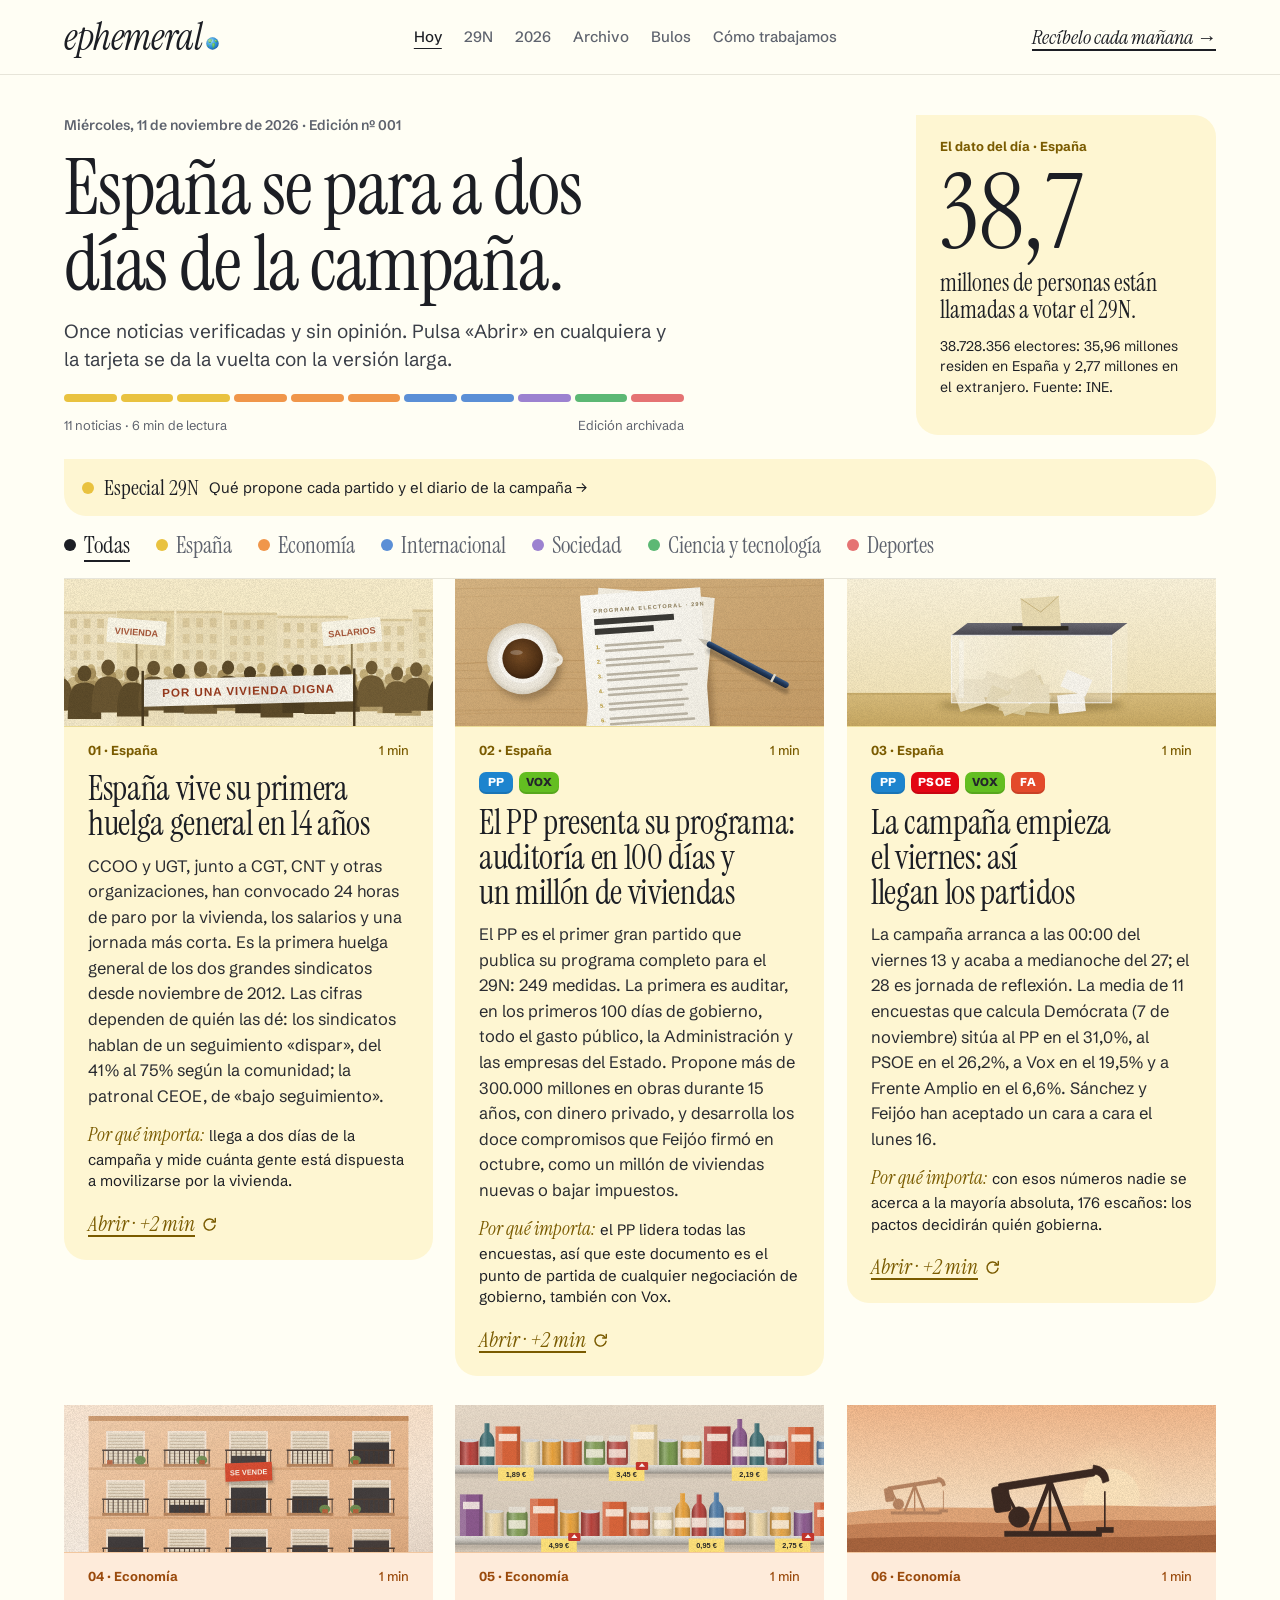
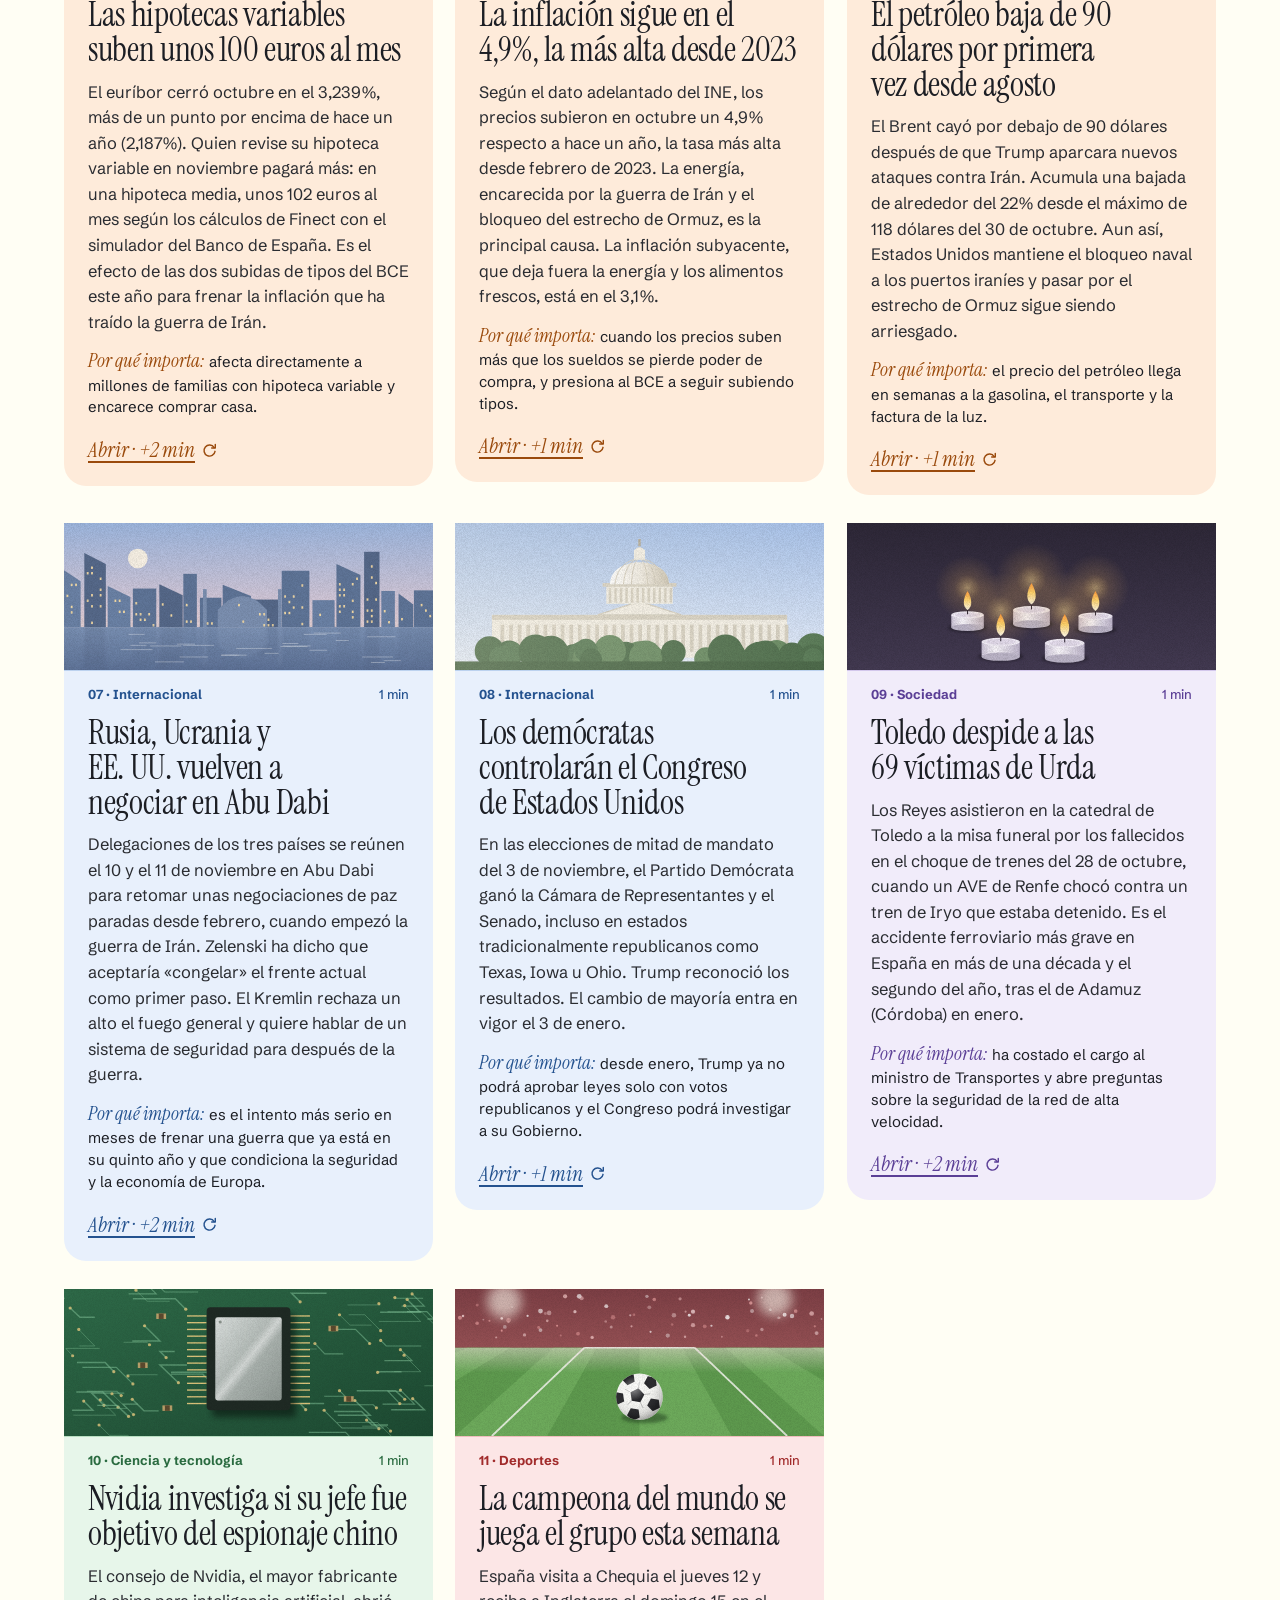
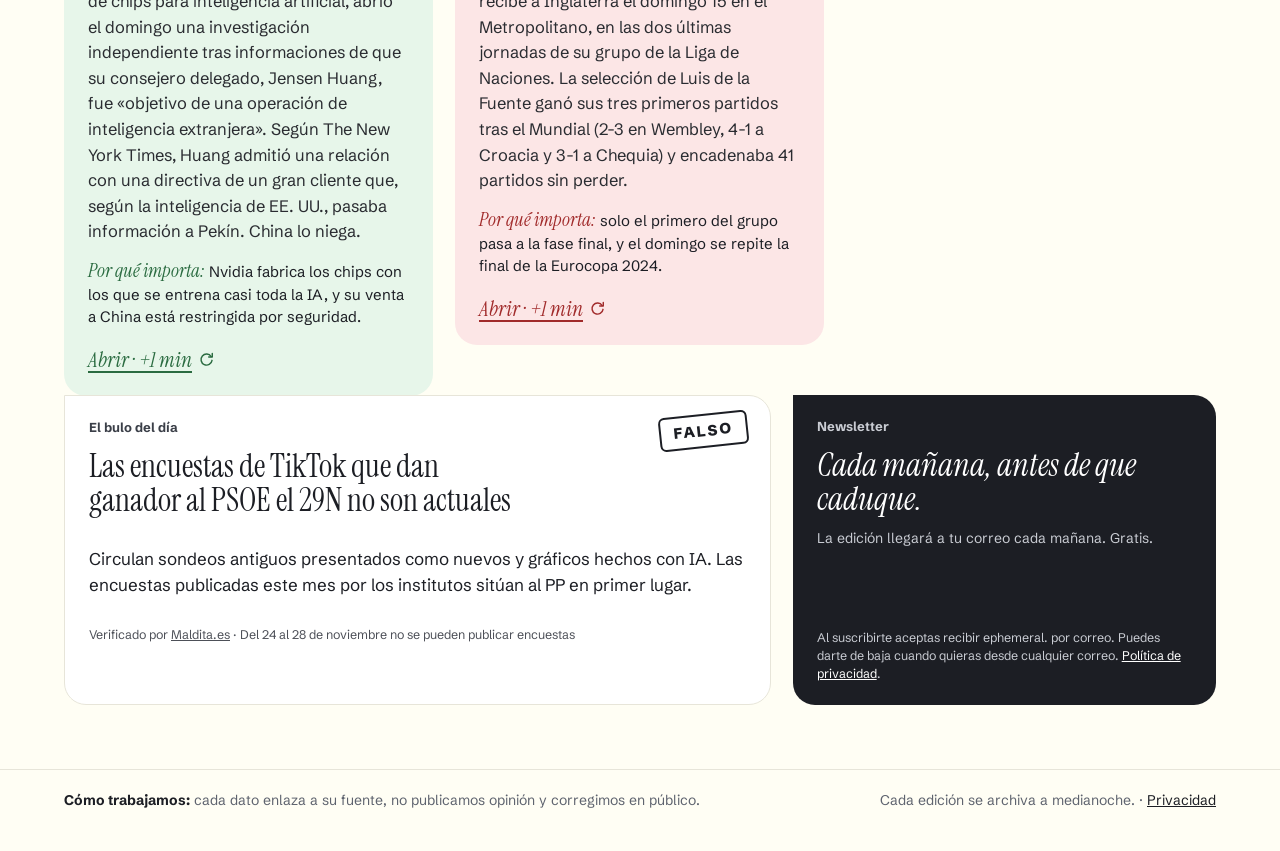
==== index.html @ 1849dcf1 "Add files via upload" ====
<!DOCTYPE html>
<html lang="es">
<head>
  <meta charset="utf-8">
  <meta name="viewport" content="width=device-width, initial-scale=1">
  <meta name="google-site-verification" content="tVEL7l6e8ouEql71fPIZVmKMhXquFZM8Ak9KwNeJBqA">
  <title>ephemeral. · El día, en cinco minutos</title>
  <meta name="description" content="Las noticias del día en cinco minutos: verificadas, sin opinión y explicadas. Para entender lo que pasa.">
  <meta property="og:title" content="ephemeral. · El día, en cinco minutos">
  <meta property="og:description" content="Las noticias del día en cinco minutos: verificadas, sin opinión y explicadas. Para entender lo que pasa.">
  <meta property="og:type" content="website">
  <!-- seo -->
  <link rel="canonical" href="https://ephemeral-5aj.pages.dev/">
  <meta property="og:url" content="https://ephemeral-5aj.pages.dev/">
  <meta property="og:site_name" content="ephemeral.">
  <meta property="og:locale" content="es_ES">
  <meta property="og:image" content="https://ephemeral-5aj.pages.dev/assets/compartir.png">
  <meta property="og:image:width" content="1200">
  <meta property="og:image:height" content="630">
  <meta name="twitter:card" content="summary_large_image">
  <meta name="robots" content="index, follow">
  <script type="application/ld+json">{"@context":"https://schema.org","@type":"NewsMediaOrganization","name":"ephemeral.","url":"https://ephemeral-5aj.pages.dev/","logo":"https://ephemeral-5aj.pages.dev/assets/favicon.svg","email":"ephemeralnoticias@gmail.com","description":"Las noticias del día en cinco minutos: verificadas, sin opinión y explicadas.","inLanguage":"es"}</script>
  <!-- /seo -->
  <meta name="theme-color" content="#FFFEF4">
  <link rel="icon" href="assets/favicon.svg" type="image/svg+xml">
  <link rel="preconnect" href="https://fonts.googleapis.com">
  <link rel="preconnect" href="https://fonts.gstatic.com" crossorigin>
  <link href="https://fonts.googleapis.com/css2?family=Instrument+Serif:ital@0;1&amp;family=Schibsted+Grotesk:wght@400;500;600;700;800&amp;display=swap" rel="stylesheet">
  <link rel="stylesheet" href="assets/style.css">
</head>
<body data-pagina="portada">
  <header class="cabecera">
    <div class="contenedor">
      <a class="logo" href="index.html" aria-label="ephemeral, ir a la portada"><span>ephemeral</span><svg viewBox="0 0 20 20" aria-hidden="true" focusable="false"><defs><radialGradient id="lmar" cx="35%" cy="30%" r="80%"><stop offset="0" stop-color="#8FD3F7"/><stop offset="0.55" stop-color="#3497DE"/><stop offset="1" stop-color="#1A5DA6"/></radialGradient><radialGradient id="ltie" cx="35%" cy="30%" r="80%"><stop offset="0" stop-color="#8ED37A"/><stop offset="1" stop-color="#3C9A48"/></radialGradient><clipPath id="lesf"><circle cx="10" cy="10" r="9.5"/></clipPath></defs><circle cx="10" cy="10" r="9.5" fill="url(#lmar)"/><g clip-path="url(#lesf)" fill="url(#ltie)"><path d="M4,3.5 C6,2.6 8.6,3 9.2,4.6 C9.8,6.2 8.2,7 7.6,8.4 C7,9.8 5.2,9.6 4.4,8.4 C3.4,7 2.8,5 4,3.5 Z"/><path d="M10.5,9.2 C12.4,8.8 14.2,9.8 14,11.8 C13.8,13.6 12.6,14.4 12.2,16.2 C11.8,17.6 10.4,17.4 10.2,16 C10,14.4 9.2,13.2 9.4,11.6 C9.6,10.4 9.8,9.4 10.5,9.2 Z"/><path d="M13.6,4.2 C15.4,3.8 17.2,5 17.4,6.6 C17.6,8 16,8.4 14.8,7.8 C13.6,7.2 12.6,5 13.6,4.2 Z"/><path d="M2.6,12.6 C3.6,12.2 4.6,13 4.4,14 C4.2,14.8 3.2,15 2.6,14.4 C2.2,13.9 2.1,13 2.6,12.6 Z"/></g><ellipse cx="7" cy="5.6" rx="4.2" ry="2.6" fill="#FFFFFF" opacity="0.25"/><circle cx="10" cy="10" r="9.3" fill="none" stroke="#0E3F75" stroke-opacity="0.35" stroke-width="0.6"/></svg></a>
      <nav class="menu" aria-label="Principal">
        <a href="index.html" aria-current="page">Hoy</a>
        <a href="29n.html">29N</a>
        <a href="resumen-2026.html">2026</a>
        <a href="archivo.html">Archivo</a>
        <a href="bulos.html">Bulos</a>
        <a href="como-trabajamos.html">Cómo trabajamos</a>
      </nav>
      <a class="enlace-serif" href="index.html#suscribir">Recíbelo cada mañana →</a>
    </div>
  </header>
  <main>
    <div class="contenedor">
      <div id="edicion" aria-live="polite"><p class="vacio">Cargando la edición de hoy…</p></div>
    </div>
  </main>
  <footer class="pie-web">
    <div class="contenedor">
      <span><b>Cómo trabajamos:</b> cada dato enlaza a su fuente, no publicamos opinión y corregimos en público.</span>
      <span>Cada edición se archiva a medianoche. · <a href="privacidad.html">Privacidad</a></span>
    </div>
  </footer>
  <script src="assets/app.js"></script>
</body>
</html>
---- assets/style.css ----
/* ephemeral. — hoja de estilos
   Fondo claro cálido, tinta casi negra y un pastel por sección.
   Instrument Serif es la voz (marca, titulares, botones); Schibsted Grotesk es para leer. */

:root {
  --fondo: #FFFEF4;
  --blanco: #FFFFFF;
  --tinta: #1C1E24;
  --texto: #2A2C31;
  --gris: #5E636E;
  --linea: #E7E5D9;
  --serif: "Instrument Serif", Georgia, "Times New Roman", serif;
  --sans: "Schibsted Grotesk", "Helvetica Neue", Arial, sans-serif;
  --radio: 0 22px 22px 22px;
}

* { box-sizing: border-box; }
html { -webkit-text-size-adjust: 100%; }
body {
  margin: 0;
  background: var(--fondo);
  color: var(--tinta);
  font-family: var(--sans);
  font-size: 17px;
  line-height: 1.5;
}
a { color: var(--tinta); }
a:hover { color: #24528F; }
:focus-visible { outline: 2px solid #24528F; outline-offset: 3px; border-radius: 4px; }
@media (prefers-reduced-motion: reduce) { * { transition: none !important; scroll-behavior: auto !important; } }

.contenedor { max-width: 1200px; margin: 0 auto; padding: 0 24px; }

/* Cabecera */
.cabecera { border-bottom: 1px solid var(--linea); }
.cabecera .contenedor {
  display: flex; flex-wrap: wrap; gap: 14px 24px;
  align-items: center; justify-content: space-between;
  padding-top: 18px; padding-bottom: 18px;
}
.logo { display: inline-flex; align-items: baseline; gap: 3px; text-decoration: none; }
.logo span { font-family: var(--serif); font-style: italic; font-size: 38px; line-height: 1; letter-spacing: -0.01em; color: var(--tinta); }
.logo svg { width: 13px; height: 13px; }
.menu { display: flex; flex-wrap: wrap; gap: 6px 22px; font-weight: 500; font-size: 15px; }
.menu a { text-decoration: none; color: var(--gris); }
.menu a[aria-current="page"] { color: var(--tinta); text-decoration: underline; text-underline-offset: 6px; }
.enlace-serif {
  font-family: var(--serif); font-style: italic; font-size: 20px;
  text-decoration: underline; text-underline-offset: 5px;
}

main { padding: 40px 0 64px; }
main > .contenedor { display: flex; flex-direction: column; gap: 36px; }

/* Portada */
.portada { display: flex; flex-wrap: wrap; gap: 28px; align-items: stretch; }
.portada-texto { flex: 999 1 540px; min-width: 0; display: flex; flex-direction: column; gap: 14px; }
.meta { font-size: 14px; font-weight: 600; color: var(--gris); }
h1.gran {
  margin: 0; font-family: var(--serif); font-weight: 400;
  font-size: clamp(48px, 7vw, 78px); line-height: 0.98; letter-spacing: -0.015em;
  text-wrap: balance;
}
.entradilla { margin: 0; font-size: 19px; color: #3B3F48; max-width: 620px; }
.barra { display: flex; gap: 4px; height: 8px; max-width: 620px; margin-top: 6px; }
.barra i { flex: 1; border-radius: 999px; }
.barra-pie { display: flex; justify-content: space-between; gap: 12px; flex-wrap: wrap; font-size: 13px; color: var(--gris); max-width: 620px; }

.caja { border-radius: var(--radio); padding: 22px 24px; display: flex; flex-direction: column; gap: 12px; }
.etiqueta { font-size: 13px; font-weight: 700; }
.dato { flex: 1 1 300px; }
.dato .cifra { font-family: var(--serif); font-size: clamp(76px, 9vw, 104px); line-height: 0.85; font-variant-numeric: tabular-nums; }
.dato .frase { font-family: var(--serif); font-size: 24px; line-height: 1.15; }
.dato .detalle { font-size: 14px; line-height: 1.45; }

/* Filtro de secciones */
.filtro { display: flex; flex-wrap: wrap; gap: 4px 26px; align-items: center; padding-bottom: 14px; border-bottom: 1px solid var(--linea); position: sticky; top: 0; z-index: 5; background: var(--fondo); padding-top: 10px; }
.filtro button {
  display: inline-flex; align-items: center; gap: 8px;
  font-family: var(--serif); font-size: 23px; color: var(--gris);
  background: none; border: 0; padding: 4px 0; cursor: pointer;
}
.filtro button[aria-pressed="true"] { color: var(--tinta); text-decoration: underline; text-underline-offset: 7px; text-decoration-thickness: 1.5px; }
.punto { display: inline-block; width: 12px; height: 12px; border-radius: 50%; flex: none; }

/* Noticias y tarjetas que se dan la vuelta */
.noticias { display: grid; grid-template-columns: repeat(auto-fill, minmax(min(100%, 340px), 1fr)); gap: 28px 22px; align-items: start; }
.tarjeta { border-radius: var(--radio); background: var(--fondo-s); color: var(--tinta); transform-origin: 50% 50%; will-change: transform; }
.tarjeta[hidden], .tarjeta [hidden] { display: none !important; }
.tarjeta.abierta { grid-column: 1 / -1; background: var(--reverso-s); box-shadow: inset 0 0 0 1.5px var(--linea-s); }
.cara, .reverso { padding: 20px 24px 22px; display: flex; flex-direction: column; gap: 12px; }
.cara { min-height: 100%; }
.cara .ilustracion { display: block; width: calc(100% + 48px); max-width: none; height: auto; aspect-ratio: 5 / 2; object-fit: cover; margin: -20px -24px 2px; border-radius: var(--radio) var(--radio) 0 0; border-bottom: 1.5px solid var(--linea-s); }
.tarjeta .cabeza { display: flex; justify-content: space-between; align-items: center; gap: 10px; font-size: 13px; font-weight: 700; color: var(--tinta-s); }
.tarjeta .cabeza > span:last-child { font-weight: 500; }
.tarjeta h2, .tarjeta h3 { margin: 0; font-family: var(--serif); font-weight: 400; font-size: 34px; line-height: 1.02; letter-spacing: -0.01em; text-wrap: balance; }
.tarjeta h3:focus { outline: none; }
.tarjeta p { margin: 0; color: var(--texto); }
.tarjeta .resumen { font-size: 16.5px; line-height: 1.55; }
.tarjeta .porque { font-size: 15px; line-height: 1.45; color: var(--tinta); }
.tarjeta .porque em, .tarjeta .ahora em { font-family: var(--serif); font-size: 19px; color: var(--tinta-s); }
.tarjeta .pie { margin-top: auto; padding-top: 6px; display: flex; justify-content: space-between; align-items: center; gap: 12px; flex-wrap: wrap; }
.boton-texto {
  display: inline-flex; align-items: center; gap: 6px;
  font-family: var(--serif); font-style: italic; font-size: 21px; color: var(--tinta-s, var(--tinta));
  background: none; border: 0; padding: 0; cursor: pointer;
  text-decoration: underline; text-underline-offset: 4px;
}
.icono-giro { width: 17px; height: 17px; flex: none; transition: transform .35s ease; }
.boton-texto:hover .icono-giro { transform: rotate(-200deg); }
.boton-volver {
  display: inline-flex; align-items: center; gap: 6px; font-family: var(--sans); font-size: 13px; font-weight: 700;
  color: var(--tinta-s); background: #FFFFFF; border: 1px solid var(--linea-s); border-radius: 999px; padding: 5px 12px 5px 9px; cursor: pointer;
}
.boton-volver .icono-giro { width: 14px; height: 14px; transform: scaleX(-1); }
.reverso { gap: 14px; }
.reverso h3 { font-size: clamp(30px, 3.6vw, 42px); max-width: 860px; }
.reverso .cuerpo { display: grid; grid-template-columns: repeat(auto-fit, minmax(min(100%, 300px), 1fr)); gap: 14px 30px; }
.reverso .cuerpo p { font-size: 16px; line-height: 1.6; }
.reverso .cuerpo strong { color: var(--tinta); }
.reverso .partes { display: block; columns: 2 340px; column-gap: 34px; }
.reverso .partes h4 { margin: 0 0 4px; font-family: var(--serif); font-weight: 400; font-size: 22px; color: var(--tinta-s); break-after: avoid; }
.reverso .partes p { margin-bottom: 16px; break-inside: avoid-column; }
.claves { border-top: 1px dashed var(--linea-s); padding-top: 12px; }
.claves .etiqueta { color: var(--tinta-s); }
.claves ul { margin: 6px 0 0; padding: 0; list-style: none; display: flex; flex-wrap: wrap; gap: 8px; }
.claves li { background: var(--fondo-s); border-radius: 999px; padding: 5px 12px; font-size: 14px; font-weight: 600; }
.ahora { font-size: 15.5px; }
.fuentes { font-size: 12.5px; color: #4D5058; }
.fuentes a { color: inherit; }
.aviso-29n { margin-top: 24px; display: flex; align-items: center; gap: 10px; flex-wrap: wrap; text-decoration: none; padding: 12px 18px; border-radius: var(--radio); background: #FEF6D2; font-size: 15px; }
.aviso-29n b { font-family: var(--serif); font-weight: 400; font-size: 22px; }
.aviso-29n:hover { color: #7A5B00; }

/* Bulo y newsletter */
.fila { display: flex; flex-wrap: wrap; gap: 28px 22px; }
.bulo { flex: 2 1 460px; position: relative; background: var(--blanco); border: 1px solid var(--linea); }
.bulo h2, .bulo h3 { margin: 0; font-family: var(--serif); font-weight: 400; font-size: 32px; line-height: 1.05; max-width: 560px; padding-right: 90px; text-wrap: balance; }
.sello {
  position: absolute; top: 18px; right: 22px; transform: rotate(-6deg);
  border: 2.5px solid var(--tinta); border-radius: 6px; padding: 4px 12px 3px;
  font-size: 15px; font-weight: 800; letter-spacing: 0.14em;
}
.suscripcion { flex: 1 1 300px; background: var(--tinta); color: var(--blanco); }
.suscripcion .titulo { font-family: var(--serif); font-style: italic; font-size: 32px; line-height: 1.05; }
.suscripcion .suave { font-size: 14px; color: #C9CCD3; }
.suscripcion label { font-size: 13px; font-weight: 600; color: #C9CCD3; }
.suscripcion input {
  font-family: var(--sans); font-size: 15px; padding: 11px 14px; border-radius: 10px;
  border: 1px solid #3B3F48; background: #2A2D35; color: var(--blanco);
}
.suscripcion button {
  font-family: var(--serif); font-style: italic; font-size: 22px; padding: 8px 12px;
  border-radius: 10px; border: 0; background: var(--blanco); color: var(--tinta); cursor: pointer;
}
.aviso { font-size: 14px; min-height: 1.4em; color: #E7E9EE; }

/* Páginas interiores */
.pagina-titulo { display: flex; flex-direction: column; gap: 10px; max-width: 760px; }
.lista-archivo { list-style: none; margin: 0; padding: 0; display: flex; flex-direction: column; }
.lista-archivo li { border-top: 1px solid var(--linea); }
.lista-archivo li:last-child { border-bottom: 1px solid var(--linea); }
.lista-archivo a { display: grid; grid-template-columns: 140px 1fr auto; gap: 18px; align-items: baseline; padding: 18px 4px; text-decoration: none; }
.lista-archivo .fecha { font-size: 14px; font-weight: 600; color: var(--gris); font-variant-numeric: tabular-nums; }
.lista-archivo .tit { font-family: var(--serif); font-size: 28px; line-height: 1.1; }
.lista-archivo .puntos { display: flex; gap: 5px; }
.texto-largo { max-width: 720px; display: flex; flex-direction: column; gap: 22px; }
.texto-largo h2 { margin: 0; font-family: var(--serif); font-weight: 400; font-size: 34px; line-height: 1.05; }
.texto-largo p { margin: 0; color: var(--texto); }
.vacio { color: var(--gris); }

/* 2026 y 29N */
.bloque-anual { display: flex; flex-direction: column; gap: 18px; scroll-margin-top: 80px; }
.bloque-anual[hidden] { display: none; }
.titulo-seccion { margin: 8px 0 0; display: flex; align-items: center; gap: 12px; font-family: var(--serif); font-weight: 400; font-size: 44px; line-height: 1; }
.titulo-seccion .punto { width: 16px; height: 16px; }
.anual h3 { font-size: 31px; }
.bloque { display: flex; flex-direction: column; gap: 16px; }
.titulo-bloque { margin: 0; font-family: var(--serif); font-weight: 400; font-size: clamp(36px, 4.4vw, 50px); line-height: 1; }
.cabeza-bloque { display: flex; flex-direction: column; gap: 8px; }
.suave { margin: 0; color: var(--gris); font-size: 15px; max-width: 760px; }
.calendario { list-style: none; margin: 0; padding: 0; display: grid; grid-template-columns: repeat(auto-fill, minmax(150px, 1fr)); gap: 10px; }
.calendario li { position: relative; display: flex; flex-direction: column; gap: 4px; padding: 14px 14px 16px; border-radius: 0 16px 16px 16px; background: #FFFFFF; border: 1px solid var(--linea); font-size: 14.5px; line-height: 1.35; }
.calendario .dia { font-family: var(--serif); font-size: 26px; line-height: 1; }
.calendario .pasado { opacity: 0.5; }
.calendario .proximo { background: #FEF6D2; border-color: #E9C23F; }
.calendario .chip { align-self: flex-start; margin-top: 4px; font-size: 11.5px; font-weight: 800; letter-spacing: .04em; text-transform: uppercase; color: #7A5B00; }
.porque-votamos { flex: 3 1 420px; }
.porque-votamos h2, .encuestas h2 { margin: 0; font-family: var(--serif); font-weight: 400; font-size: 32px; line-height: 1.05; }
.encuestas { flex: 2 1 340px; background: #FFFFFF; border: 1px solid var(--linea); }
.barras { list-style: none; margin: 0; padding: 0; display: flex; flex-direction: column; gap: 8px; }
.barras li { display: grid; grid-template-columns: 126px 1fr 52px; align-items: center; gap: 10px; font-size: 14.5px; }
.barras .nombre { font-weight: 600; }
.barras .pista { height: 12px; border-radius: 999px; background: #F1EFE4; overflow: hidden; }
.barras .pista span { display: block; height: 100%; border-radius: 999px; background: var(--partido, #3B3F48); }
.barras .valor { text-align: right; font-variant-numeric: tabular-nums; }
.modo { display: inline-flex; align-self: flex-start; padding: 4px; border-radius: 999px; background: #F1EFE4; }
.modo button { font-family: var(--sans); font-size: 15px; font-weight: 600; border: 0; background: none; padding: 8px 18px; border-radius: 999px; cursor: pointer; color: var(--gris); }
.modo button[aria-pressed="true"] { background: var(--tinta); color: #FFFFFF; }
.chips { display: flex; flex-wrap: wrap; gap: 8px; }
.chips button { font-family: var(--serif); font-size: 21px; padding: 6px 16px; border-radius: 999px; border: 1px solid var(--linea); background: #FFFFFF; cursor: pointer; color: var(--tinta); }
.chips button[aria-pressed="true"] { background: #FEF6D2; border-color: #E9C23F; }
/* Colores de partido (29N) */
.punto-partido { display: inline-block; width: 10px; height: 10px; border-radius: 50%; background: var(--partido, #3B3F48); margin-right: 8px; vertical-align: 0.12em; flex: none; }
.barras .nombre { display: inline-flex; align-items: center; }
.barras .nombre .punto-partido { width: 9px; height: 9px; margin-right: 7px; }
.chips.de-partidos button { display: inline-flex; align-items: center; }
.chips.de-partidos button[aria-pressed="true"] { background: color-mix(in srgb, var(--partido) 14%, #FFFFFF); border-color: var(--partido); box-shadow: inset 0 0 0 1px var(--partido); }
.propuestas .propuesta { border-top: 5px solid var(--partido, var(--linea)); }
.propuestas .propuesta.vacia { border-top-style: dashed; }
.propuesta .cabeza b { display: inline-flex; align-items: center; }
.ficha-partido h3 { display: flex; align-items: center; }
.ficha-partido h3 .punto-partido { width: 18px; height: 18px; margin-right: 12px; vertical-align: 0; }
.subtitulo { margin: 6px 0 0; font-family: var(--serif); font-weight: 400; font-size: 30px; }
.propuestas { display: grid; grid-template-columns: repeat(auto-fill, minmax(min(100%, 330px), 1fr)); gap: 14px; margin-top: 12px; }
.propuesta { display: flex; flex-direction: column; gap: 10px; padding: 18px 20px; border-radius: 0 18px 18px 18px; background: #FFFFFF; border: 1px solid var(--linea); }
.propuesta .cabeza { display: flex; justify-content: space-between; align-items: baseline; gap: 10px; }
.propuesta .cabeza b { font-family: var(--serif); font-weight: 400; font-size: 26px; line-height: 1; }
.propuesta .cabeza span { font-size: 13px; color: var(--gris); font-weight: 600; text-align: right; }
.propuesta p { margin: 0; font-size: 15.5px; line-height: 1.55; }
.propuesta.vacia { background: transparent; border-style: dashed; }
.propuesta.vacia p { color: var(--gris); }
.ficha-partido { margin-top: 6px; display: flex; flex-direction: column; gap: 6px; }
.ficha-partido h3 { margin: 0; font-family: var(--serif); font-weight: 400; font-size: 40px; line-height: 1; }
.ficha-partido p { margin: 0; }
.diario { list-style: none; margin: 0; padding: 0; display: flex; flex-direction: column; }
.diario li { display: grid; grid-template-columns: 90px 1fr; gap: 18px; padding: 16px 0; border-top: 1px solid var(--linea); }
.diario time { font-family: var(--serif); font-size: 24px; line-height: 1.1; color: #7A5B00; }
.diario h3 { margin: 0 0 4px; font-family: var(--serif); font-weight: 400; font-size: 26px; line-height: 1.1; }
.diario p { margin: 0 0 6px; color: var(--texto); }

/* Pie */
.pie-web { border-top: 1px solid var(--linea); }
.pie-web .contenedor { padding-top: 20px; padding-bottom: 40px; display: flex; flex-wrap: wrap; gap: 12px 32px; justify-content: space-between; font-size: 14px; color: var(--gris); }
.pie-web b { color: var(--tinta); }

@media (max-width: 640px) {
  body { font-size: 16px; }
  .logo span { font-size: 32px; }
  .tarjeta h2, .tarjeta h3 { font-size: 29px; }
  .cara, .reverso { padding: 18px 18px 20px; }
  .cara .ilustracion { width: calc(100% + 36px); margin: -18px -18px 2px; }
  .titulo-seccion { font-size: 36px; }
  .barras li { grid-template-columns: 96px 1fr 46px; }
  .diario li { grid-template-columns: 1fr; gap: 4px; }
  .menu { gap: 6px 16px; font-size: 14.5px; }
  .filtro { flex-wrap: nowrap; overflow-x: auto; gap: 18px; }
  .filtro button { font-size: 20px; flex: none; }
  .lista-archivo a { grid-template-columns: 1fr; gap: 6px; }
  .bulo h2, .bulo h3 { padding-right: 0; padding-top: 34px; }
}

/* Chapas de partido */
.chapa { display: inline-flex; align-items: center; justify-content: center; height: 26px; min-width: 38px; padding: 0 9px; border-radius: 7px; font-family: var(--sans); font-size: 13px; font-weight: 800; letter-spacing: 0.04em; line-height: 1; white-space: nowrap; flex: none; box-shadow: inset 0 -2px 0 rgba(0,0,0,.12); }
.barras .nombre .chapa { height: 22px; min-width: 34px; padding: 0 7px; font-size: 11.5px; }
.propuesta .cabeza b.con-chapa { display: inline-flex; align-items: center; gap: 10px; }
.propuesta .cabeza .nombre-largo { font-family: var(--serif); font-size: 24px; font-weight: 400; color: var(--tinta); text-align: left; line-height: 1; }
.ficha-partido h3 { gap: 14px; }
.ficha-partido h3 .chapa { height: 34px; padding: 0 12px; font-size: 16px; border-radius: 9px; }
.visualmente-oculto { position: absolute; width: 1px; height: 1px; padding: 0; margin: -1px; overflow: hidden; clip: rect(0 0 0 0); white-space: nowrap; border: 0; }
.chapas-partidos { display: flex; flex-wrap: wrap; gap: 6px; }
.chapas-partidos .chapa { height: 22px; min-width: 34px; padding: 0 7px; font-size: 11.5px; }
.diario .chapas-partidos { margin-bottom: 8px; }
/* Programas por puntos */
.propuesta .intro { font-size: 15px; color: var(--gris); }
.propuesta .puntos { list-style: none; margin: 0; padding: 0; display: flex; flex-direction: column; gap: 7px; }
.propuesta .puntos li { position: relative; padding-left: 18px; font-size: 15.5px; line-height: 1.5; }
.propuesta .puntos li::before { content: "–"; position: absolute; left: 0; top: 0; color: var(--partido, var(--gris)); font-weight: 800; }
.propuesta .tipo-fuente { align-self: flex-start; font-size: 11.5px; font-weight: 700; letter-spacing: .03em; text-transform: uppercase; padding: 3px 8px; border-radius: 6px; background: #F1EFE6; color: #4A4D55; }
.propuesta .tipo-programa, .propuesta .tipo-web { background: #E7F3EA; color: #24613A; }
.propuesta .tipo-gobierno { background: #EAF0FA; color: #2C4F86; }
.propuesta .tipo-declaraciones { background: #FBF1DE; color: #7A5413; }
.suscripcion .form-beehiiv { min-height: 56px; }
.suscripcion .form-beehiiv iframe { max-width: 100%; }
.suscripcion .legal { font-size: 12.5px; line-height: 1.45; color: #C9CCD3; }
.suscripcion .legal a { color: #FFFFFF; }
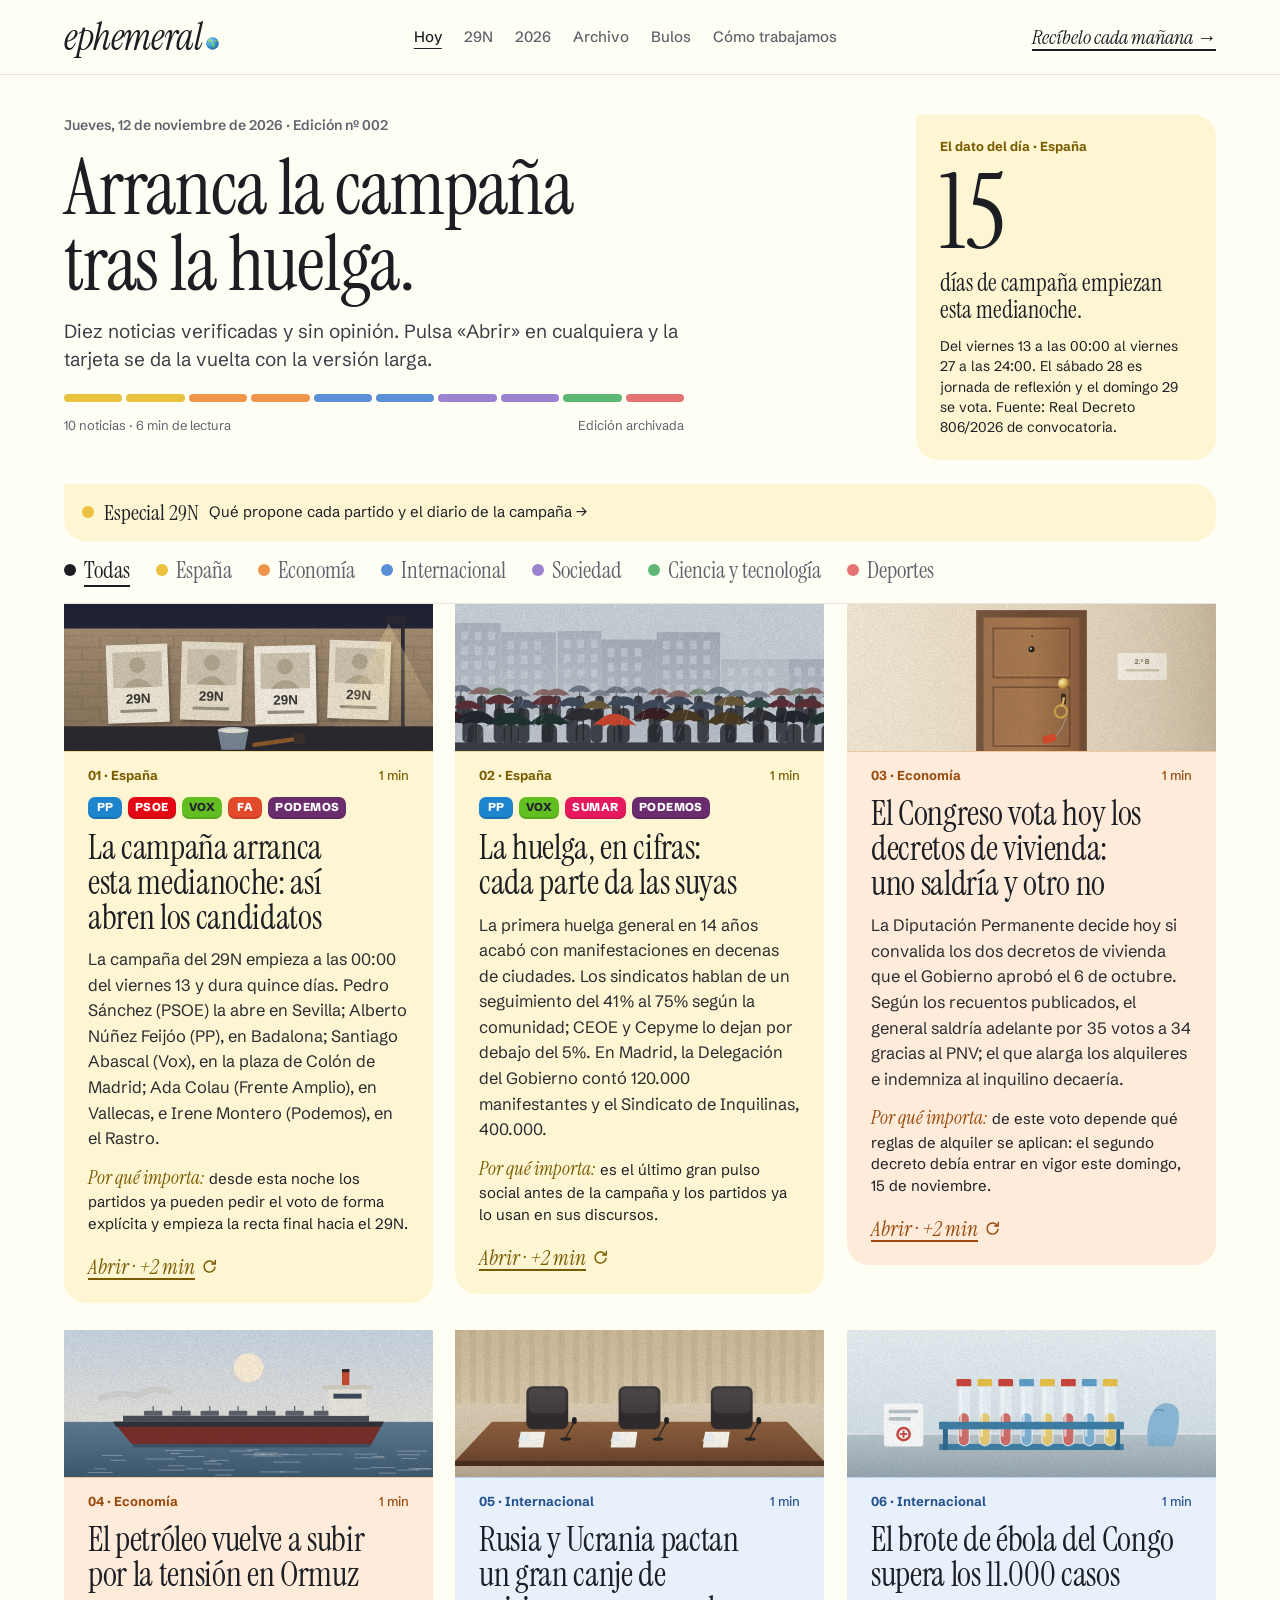
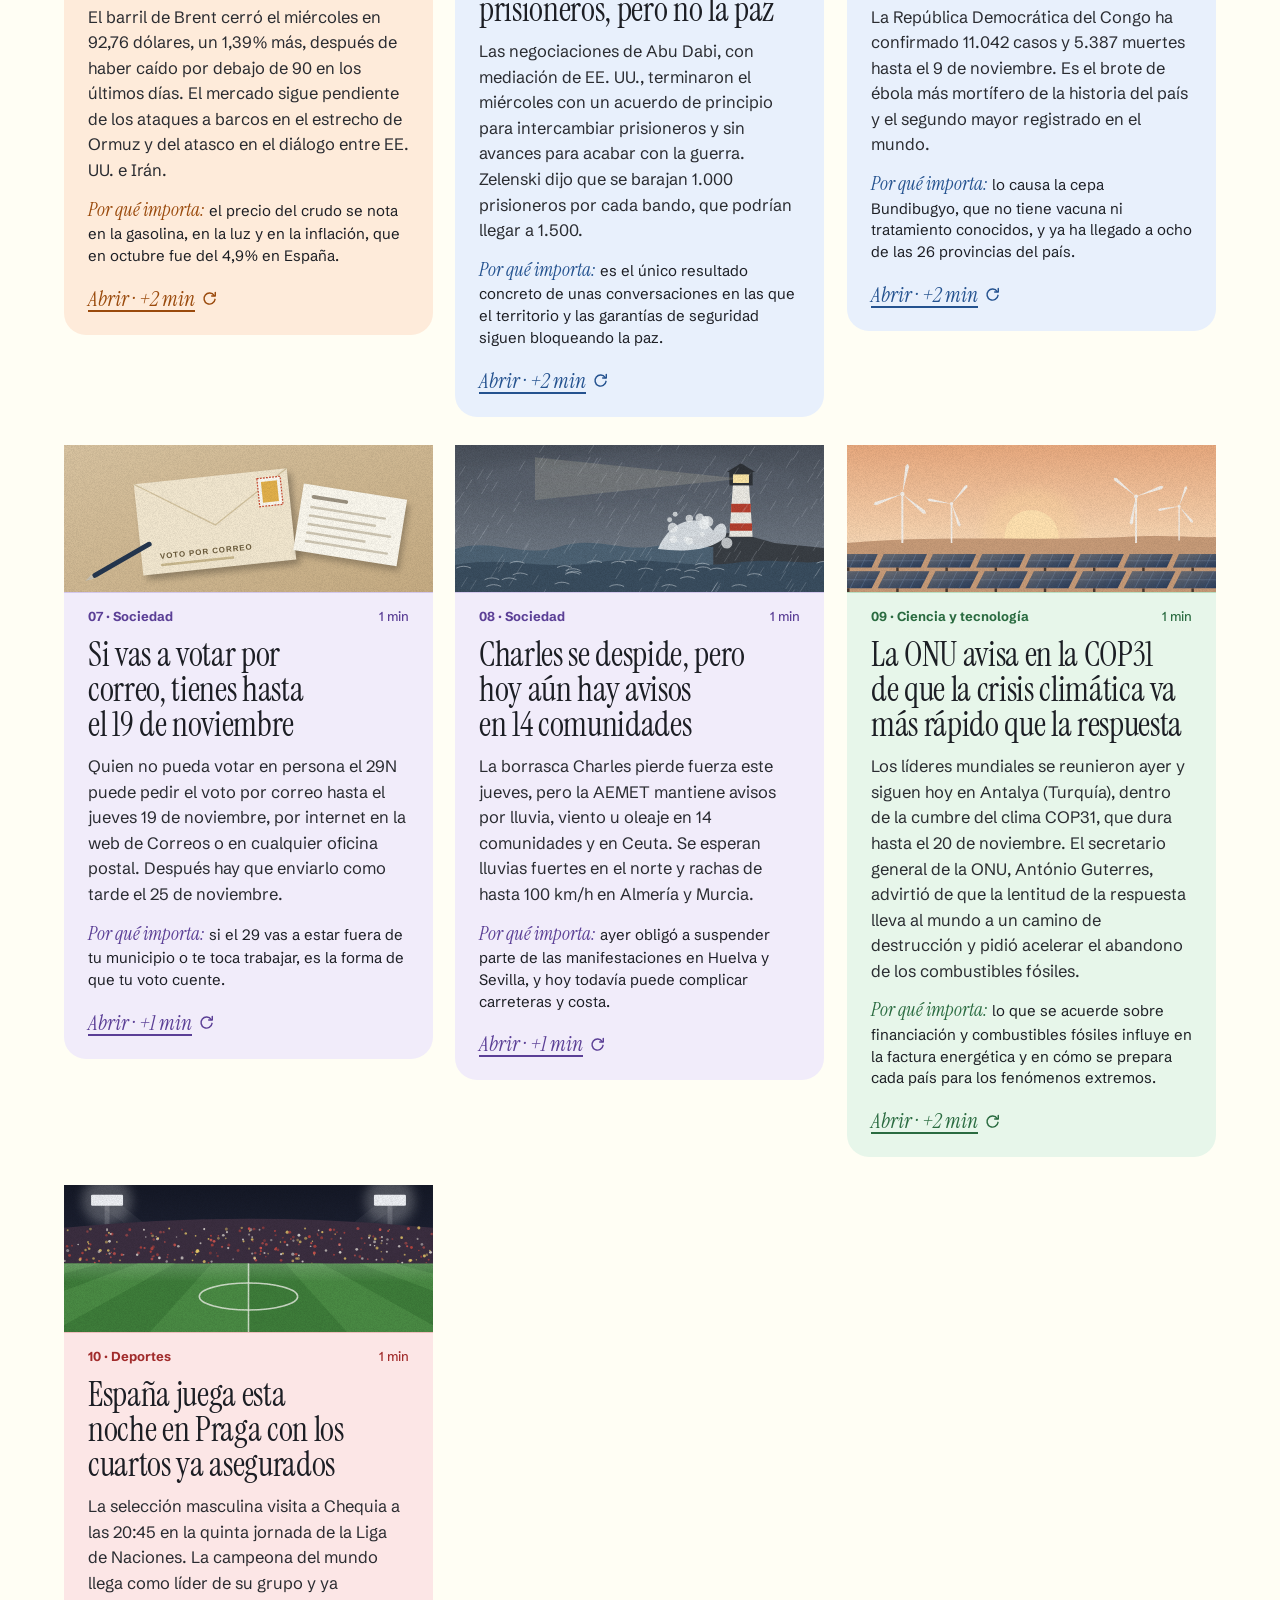
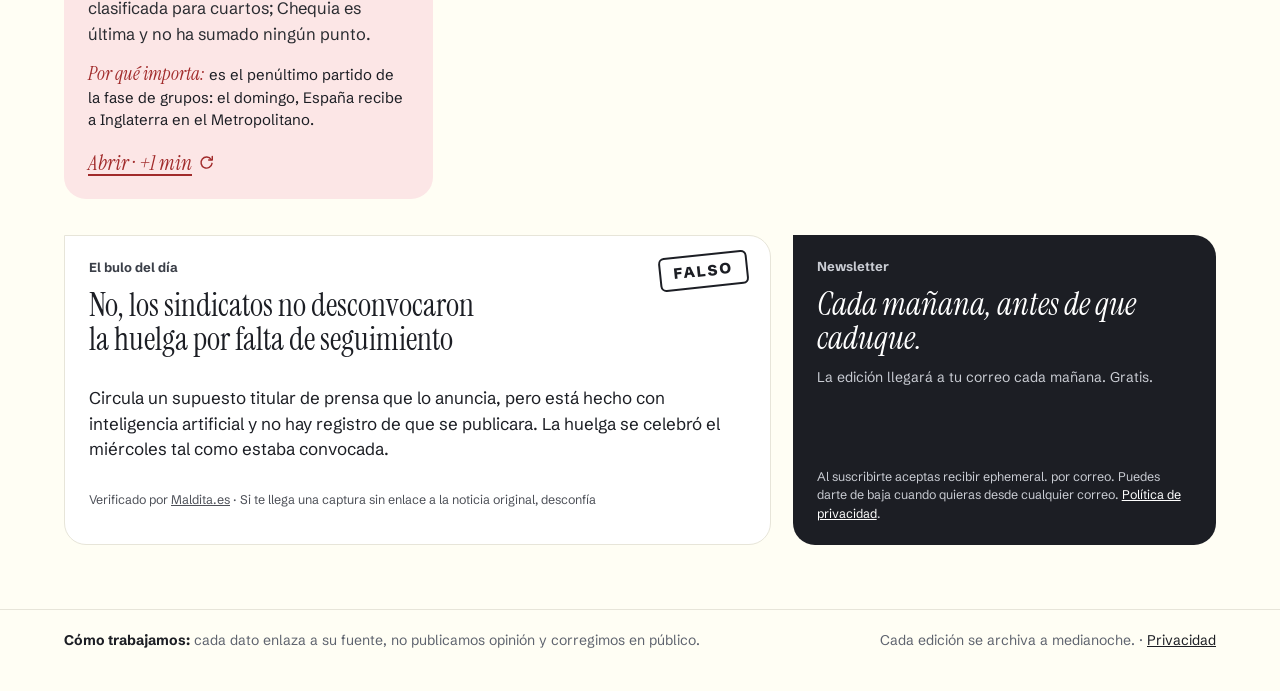
==== commit 0d584641: "Add files via upload" ====
--- a/index.html
+++ b/index.html
@@ -40,12 +40,22 @@
         <a href="bulos.html">Bulos</a>
         <a href="como-trabajamos.html">Cómo trabajamos</a>
       </nav>
-      <a class="enlace-serif" href="index.html#suscribir">Recíbelo cada mañana →</a>
+      <a class="enlace-serif" href="./#suscribir">Recíbelo cada mañana →</a>
     </div>
   </header>
   <main>
     <div class="contenedor">
       <div id="edicion" aria-live="polite"><p class="vacio">Cargando la edición de hoy…</p></div>
+      <section class="fila" id="fila-final">
+        <div class="caja suscripcion" id="suscribir">
+          <span class="etiqueta" style="color:#C9CCD3">Newsletter</span>
+          <span class="titulo">Cada mañana, antes de que caduque.</span>
+          <span class="suave">La edición llegará a tu correo cada mañana. Gratis.</span>
+          <div class="form-beehiiv" id="form-beehiiv"><script async src="https://subscribe-forms.beehiiv.com/v3/loader.js" data-beehiiv-form="05e6a8a6-3c70-425d-ae0b-4b4875d24e69"></script></div>
+          <p class="form-aviso" id="form-aviso" hidden>¿No ves el formulario? Recarga la página. Si sigue sin aparecer, puede que un bloqueador de anuncios lo esté ocultando: desactívalo para esta web o escríbenos a <a href="mailto:ephemeralnoticias@gmail.com">ephemeralnoticias@gmail.com</a> y te apuntamos nosotros.</p>
+          <span class="legal">Al suscribirte aceptas recibir ephemeral. por correo. Puedes darte de baja cuando quieras desde cualquier correo. <a href="privacidad.html">Política de privacidad</a>.</span>
+        </div>
+      </section>
     </div>
   </main>
   <footer class="pie-web">
--- a/assets/style.css
+++ b/assets/style.css
@@ -274,3 +274,7 @@
 .suscripcion .form-beehiiv iframe { max-width: 100%; }
 .suscripcion .legal { font-size: 12.5px; line-height: 1.45; color: #C9CCD3; }
 .suscripcion .legal a { color: #FFFFFF; }
+
+.suscripcion .form-aviso { margin: 0; font-size: 13px; line-height: 1.45; color: #E9D9A6; }
+.suscripcion .form-aviso a { color: inherit; }
+#suscribir { scroll-margin-top: 90px; }
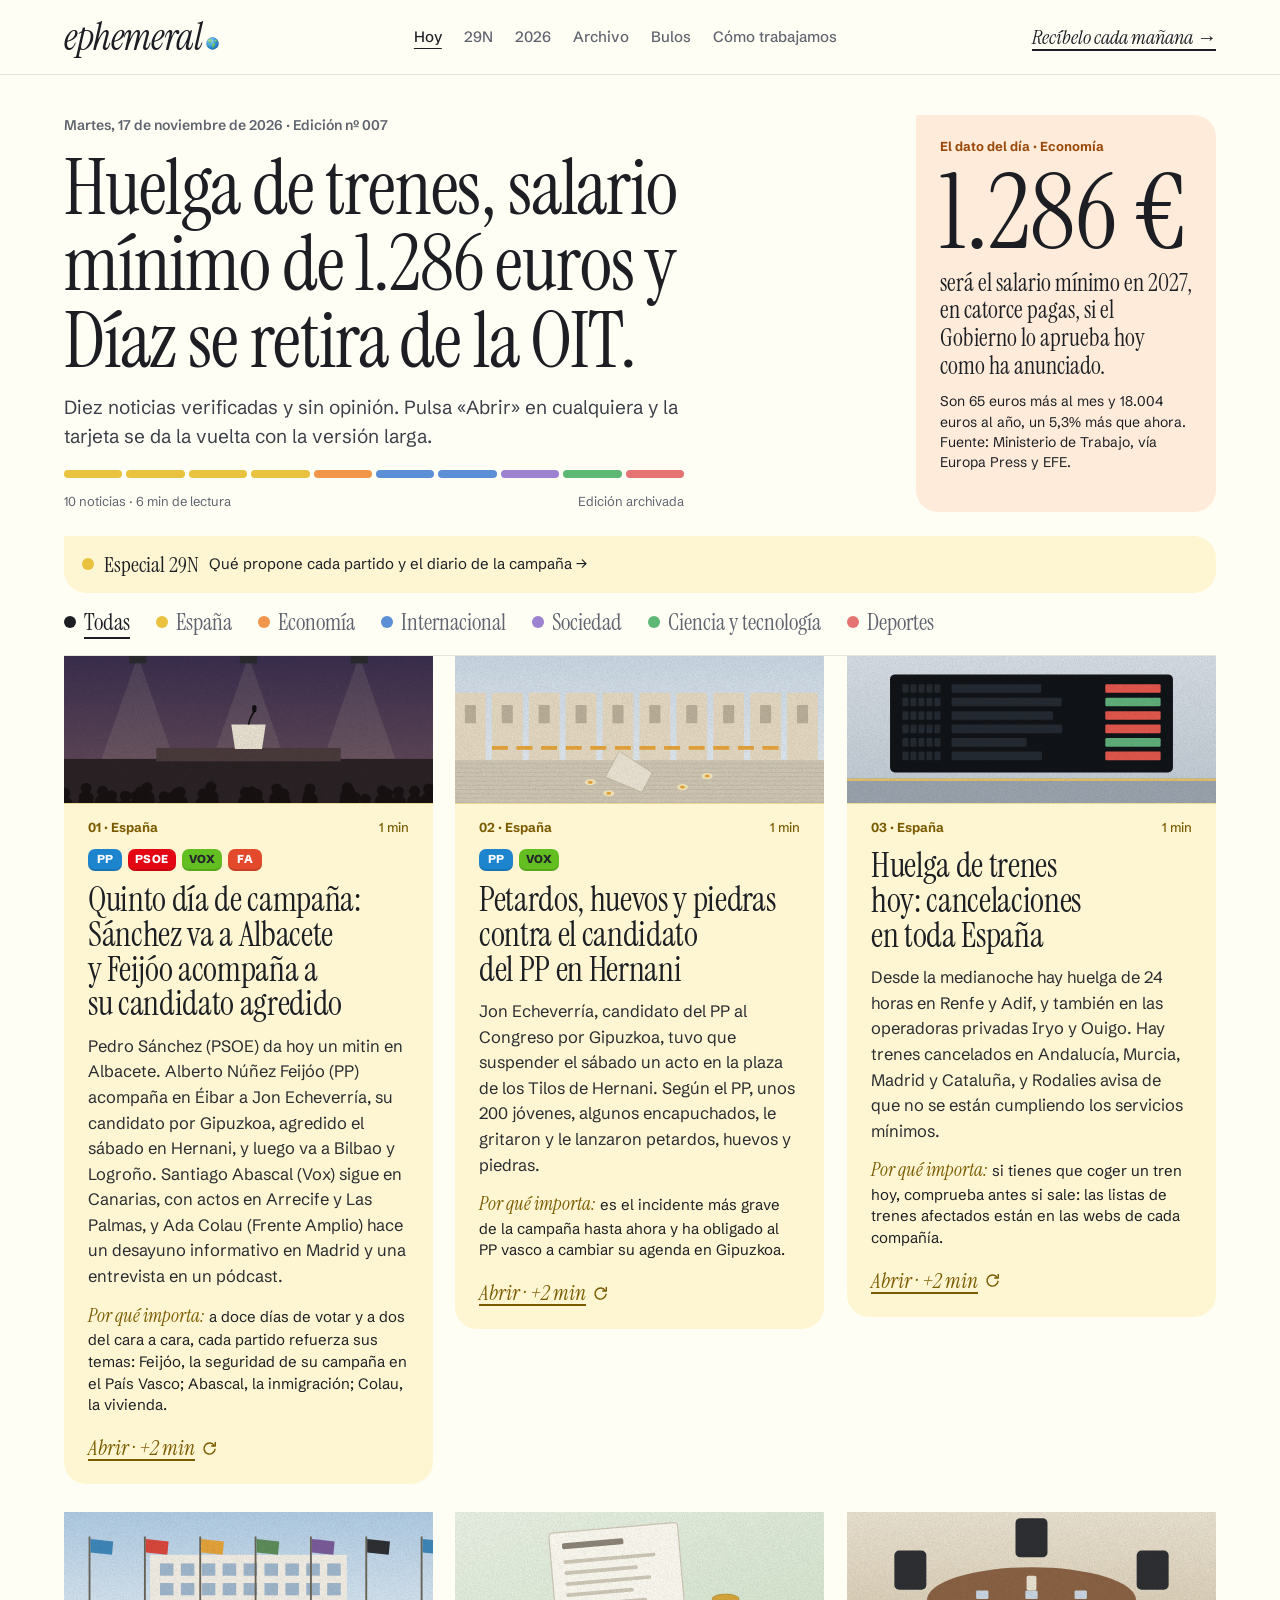
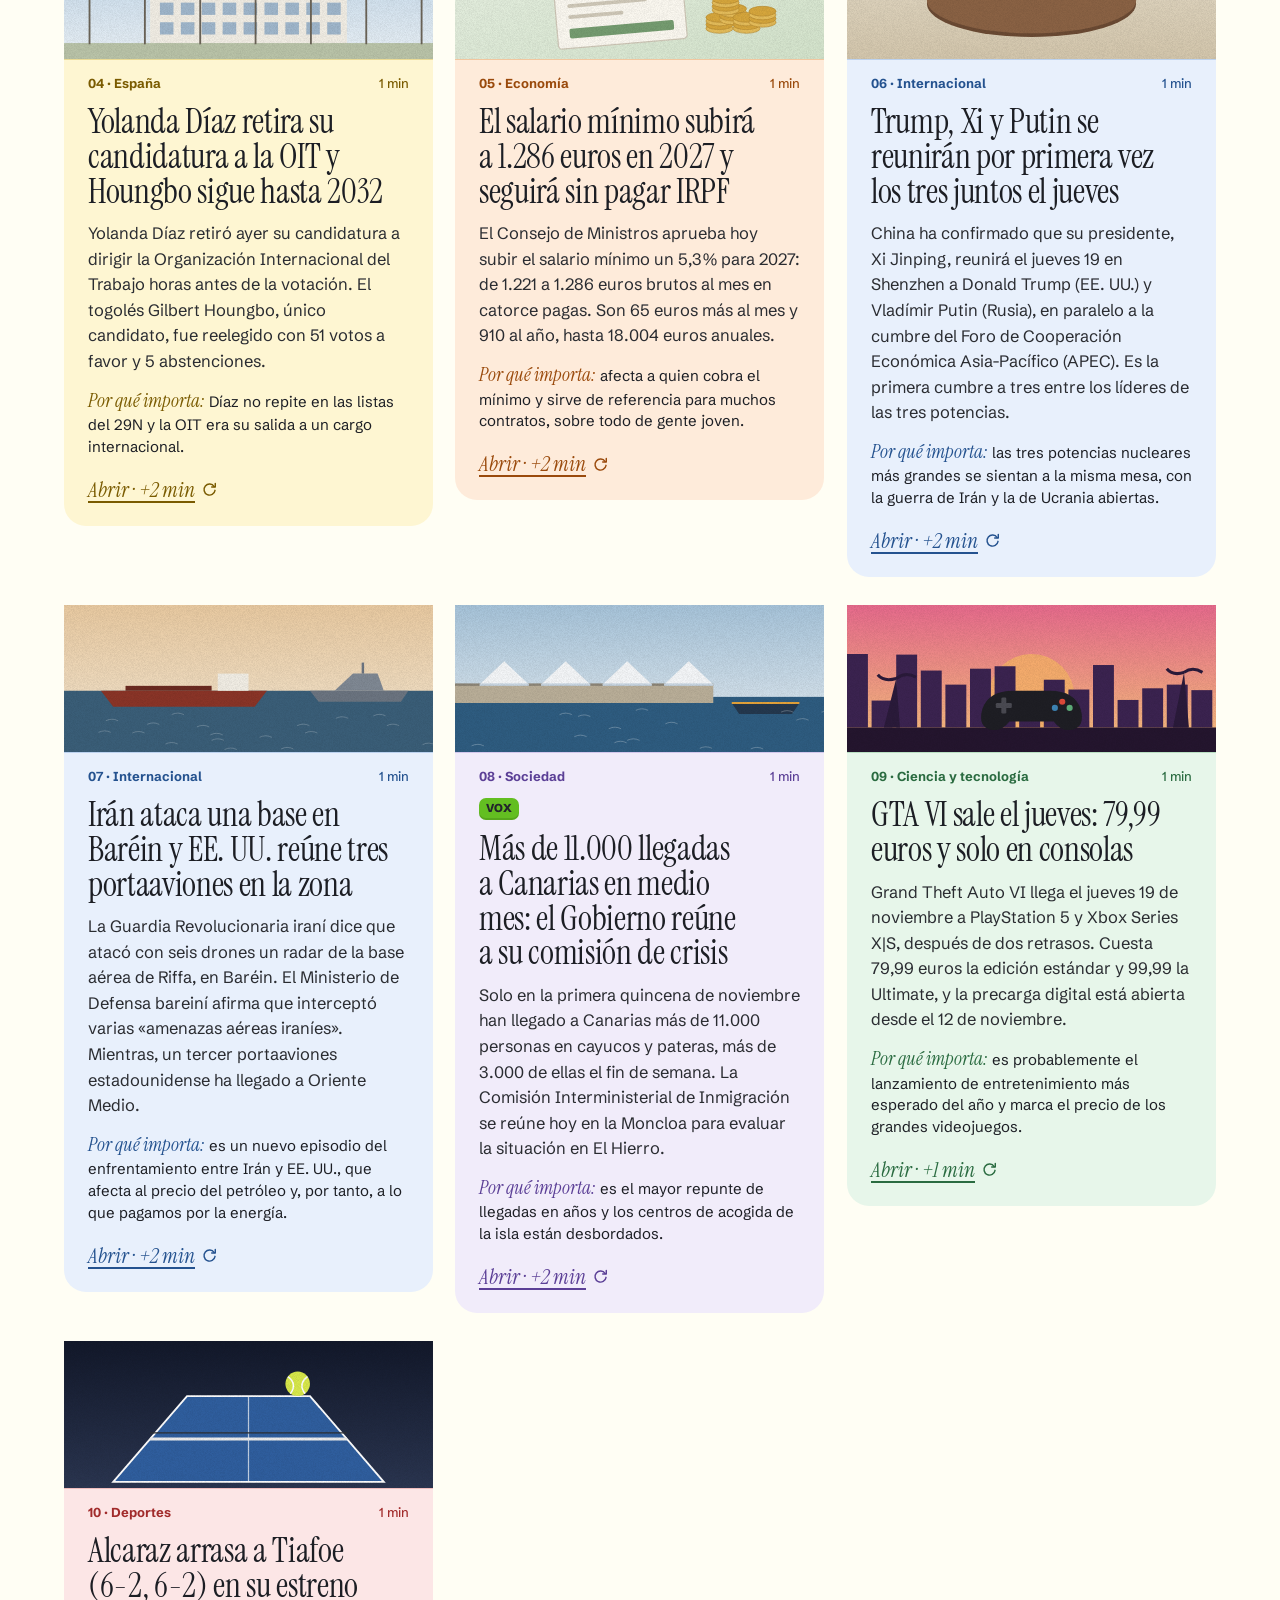
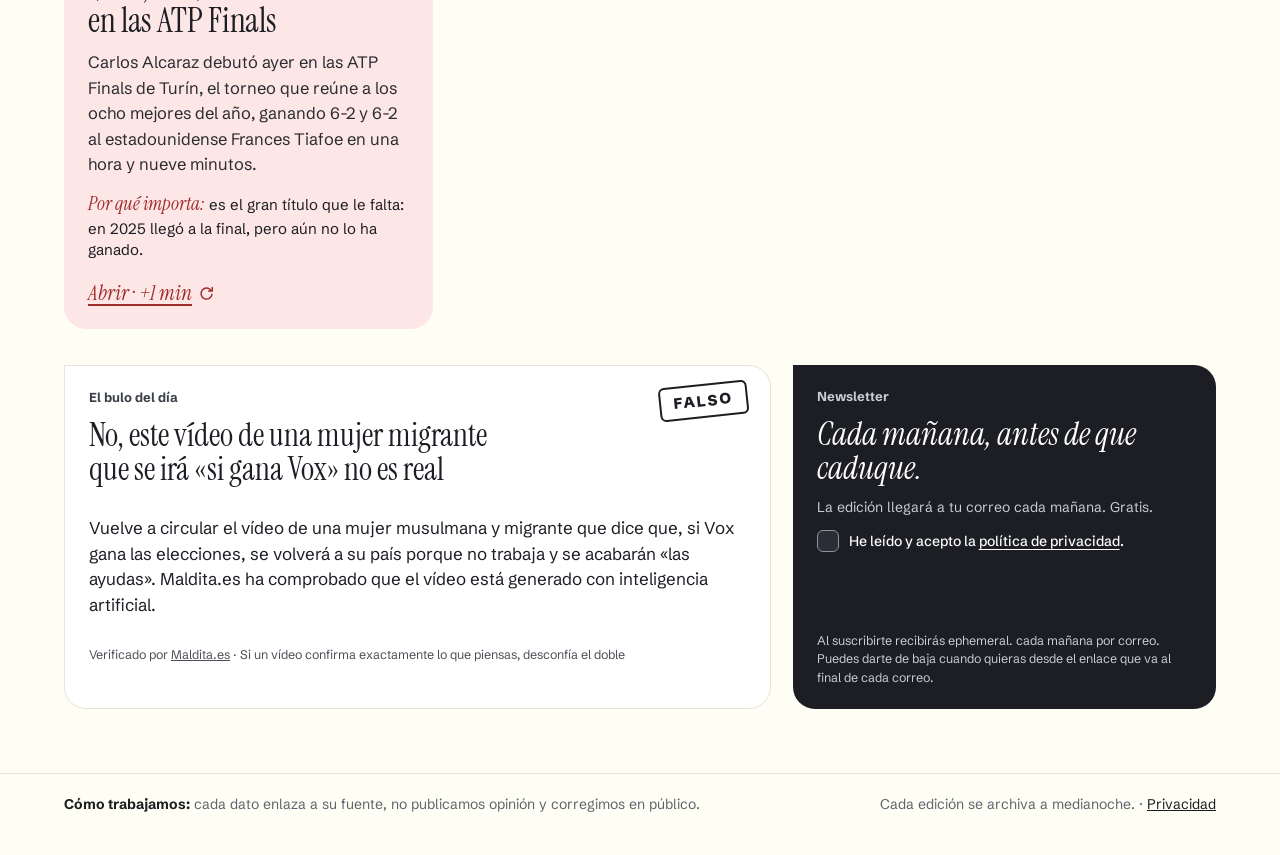
==== commit 79197804: "Newsletter: casilla obligatoria de aceptación de la política de privacidad Co-Authored-By: Claude Op" ====
--- a/index.html
+++ b/index.html
@@ -20,9 +20,13 @@
   <meta name="twitter:card" content="summary_large_image">
   <meta name="robots" content="index, follow">
   <script type="application/ld+json">{"@context":"https://schema.org","@type":"NewsMediaOrganization","name":"ephemeral.","url":"https://ephemeral-5aj.pages.dev/","logo":"https://ephemeral-5aj.pages.dev/assets/favicon.svg","email":"ephemeralnoticias@gmail.com","description":"Las noticias del día en cinco minutos: verificadas, sin opinión y explicadas.","inLanguage":"es"}</script>
+  <script type="application/ld+json">{"@context":"https://schema.org","@type":"WebSite","name":"ephemeral.","alternateName":["ephemeral","ephemeral noticias"],"url":"https://ephemeral-5aj.pages.dev/","inLanguage":"es"}</script>
   <!-- /seo -->
   <meta name="theme-color" content="#FFFEF4">
   <link rel="icon" href="assets/favicon.svg" type="image/svg+xml">
+  <link rel="icon" href="assets/icono-48.png" type="image/png" sizes="48x48">
+  <link rel="icon" href="assets/icono-192.png" type="image/png" sizes="192x192">
+  <link rel="apple-touch-icon" href="assets/apple-touch-icon.png">
   <link rel="preconnect" href="https://fonts.googleapis.com">
   <link rel="preconnect" href="https://fonts.gstatic.com" crossorigin>
   <link href="https://fonts.googleapis.com/css2?family=Instrument+Serif:ital@0;1&amp;family=Schibsted+Grotesk:wght@400;500;600;700;800&amp;display=swap" rel="stylesheet">
@@ -51,9 +55,26 @@
           <span class="etiqueta" style="color:#C9CCD3">Newsletter</span>
           <span class="titulo">Cada mañana, antes de que caduque.</span>
           <span class="suave">La edición llegará a tu correo cada mañana. Gratis.</span>
-          <div class="form-beehiiv" id="form-beehiiv"><script async src="https://subscribe-forms.beehiiv.com/v3/loader.js" data-beehiiv-form="05e6a8a6-3c70-425d-ae0b-4b4875d24e69"></script></div>
+          <div class="consentimiento">
+            <input type="checkbox" id="acepto" name="acepto">
+            <label for="acepto">He leído y acepto la <a href="privacidad.html" target="_blank" rel="noopener">política de privacidad</a>.</label>
+          </div>
+          <p class="form-consent-aviso" id="form-consent-aviso" role="alert" hidden>Para suscribirte, primero marca la casilla de la política de privacidad.</p>
+          <form class="form-propio" id="form-propio" hidden novalidate>
+            <label for="correo">Tu correo</label>
+            <div class="form-linea">
+              <input id="correo" name="email" type="email" inputmode="email" autocomplete="email" placeholder="tu@correo.com" required>
+              <button type="submit">Suscribirme</button>
+            </div>
+            <input class="trampa" type="text" name="web" tabindex="-1" autocomplete="off" aria-hidden="true">
+            <p class="form-estado" id="form-estado" role="status" aria-live="polite"></p>
+          </form>
+          <div class="zona-beehiiv" id="zona-beehiiv" data-bloqueado="si">
+            <div class="form-beehiiv" id="form-beehiiv" inert><script async src="https://subscribe-forms.beehiiv.com/v3/loader.js" data-beehiiv-form="05e6a8a6-3c70-425d-ae0b-4b4875d24e69"></script></div>
+            <button type="button" class="form-velo" id="form-velo" aria-label="Marca primero la casilla de la política de privacidad"></button>
+          </div>
           <p class="form-aviso" id="form-aviso" hidden>¿No ves el formulario? Recarga la página. Si sigue sin aparecer, puede que un bloqueador de anuncios lo esté ocultando: desactívalo para esta web o escríbenos a <a href="mailto:ephemeralnoticias@gmail.com">ephemeralnoticias@gmail.com</a> y te apuntamos nosotros.</p>
-          <span class="legal">Al suscribirte aceptas recibir ephemeral. por correo. Puedes darte de baja cuando quieras desde cualquier correo. <a href="privacidad.html">Política de privacidad</a>.</span>
+          <span class="legal">Al suscribirte recibirás ephemeral. cada mañana por correo. Puedes darte de baja cuando quieras desde el enlace que va al final de cada correo.</span>
         </div>
       </section>
     </div>
--- a/assets/style.css
+++ b/assets/style.css
@@ -278,3 +278,31 @@
 .suscripcion .form-aviso { margin: 0; font-size: 13px; line-height: 1.45; color: #E9D9A6; }
 .suscripcion .form-aviso a { color: inherit; }
 #suscribir { scroll-margin-top: 90px; }
+.form-propio { display: flex; flex-direction: column; gap: 8px; }
+.form-propio .form-linea { display: flex; flex-wrap: wrap; gap: 8px; }
+.form-propio .form-linea input { flex: 1 1 200px; min-width: 0; }
+.form-propio .form-linea button { flex: 0 0 auto; }
+.form-propio button:disabled { opacity: .6; cursor: wait; }
+.form-propio .trampa { position: absolute; left: -9999px; width: 1px; height: 1px; opacity: 0; }
+.form-propio .form-estado { margin: 0; min-height: 1.2em; font-size: 13.5px; line-height: 1.45; color: #C9CCD3; }
+.form-propio .form-estado[data-tipo="ok"] { color: #9FDDA8; }
+.form-propio .form-estado[data-tipo="error"] { color: #F2B8A8; }
+/* Casilla de la política de privacidad */
+.suscripcion .consentimiento { display: flex; align-items: flex-start; gap: 10px; }
+.suscripcion .consentimiento input {
+  appearance: none; -webkit-appearance: none; flex: 0 0 auto; width: 22px; height: 22px; margin: 0; padding: 0;
+  border-radius: 6px; border: 1.5px solid #8E929C; background: #2A2D35; cursor: pointer; display: grid; place-content: center;
+}
+.suscripcion .consentimiento input::after { content: ""; width: 11px; height: 6px; border: solid var(--tinta); border-width: 0 0 2.5px 2.5px; transform: translateY(-2px) rotate(-45deg); opacity: 0; }
+.suscripcion .consentimiento input:checked { background: var(--blanco); border-color: var(--blanco); }
+.suscripcion .consentimiento input:checked::after { opacity: 1; }
+.suscripcion .consentimiento input:focus-visible { outline: 2px solid #E9D9A6; outline-offset: 2px; }
+.suscripcion .consentimiento label { font-size: 14px; font-weight: 500; line-height: 1.45; color: var(--blanco); cursor: pointer; padding-top: 1px; }
+.suscripcion .consentimiento label a { color: var(--blanco); text-underline-offset: 3px; }
+.suscripcion .consentimiento.falta input { border-color: #F2B8A8; box-shadow: 0 0 0 3px rgba(242,184,168,.25); }
+.suscripcion .form-consent-aviso { margin: 0; font-size: 13.5px; line-height: 1.45; color: #F2B8A8; }
+.zona-beehiiv { position: relative; }
+.zona-beehiiv[data-bloqueado="si"] .form-beehiiv { opacity: .4; filter: grayscale(1); transition: opacity .2s; }
+.zona-beehiiv .form-velo { position: absolute; inset: 0; width: 100%; height: 100%; padding: 0; border: 0; border-radius: 10px; background: transparent; cursor: not-allowed; }
+.zona-beehiiv[data-bloqueado="no"] .form-velo { display: none; }
+[hidden] { display: none !important; }
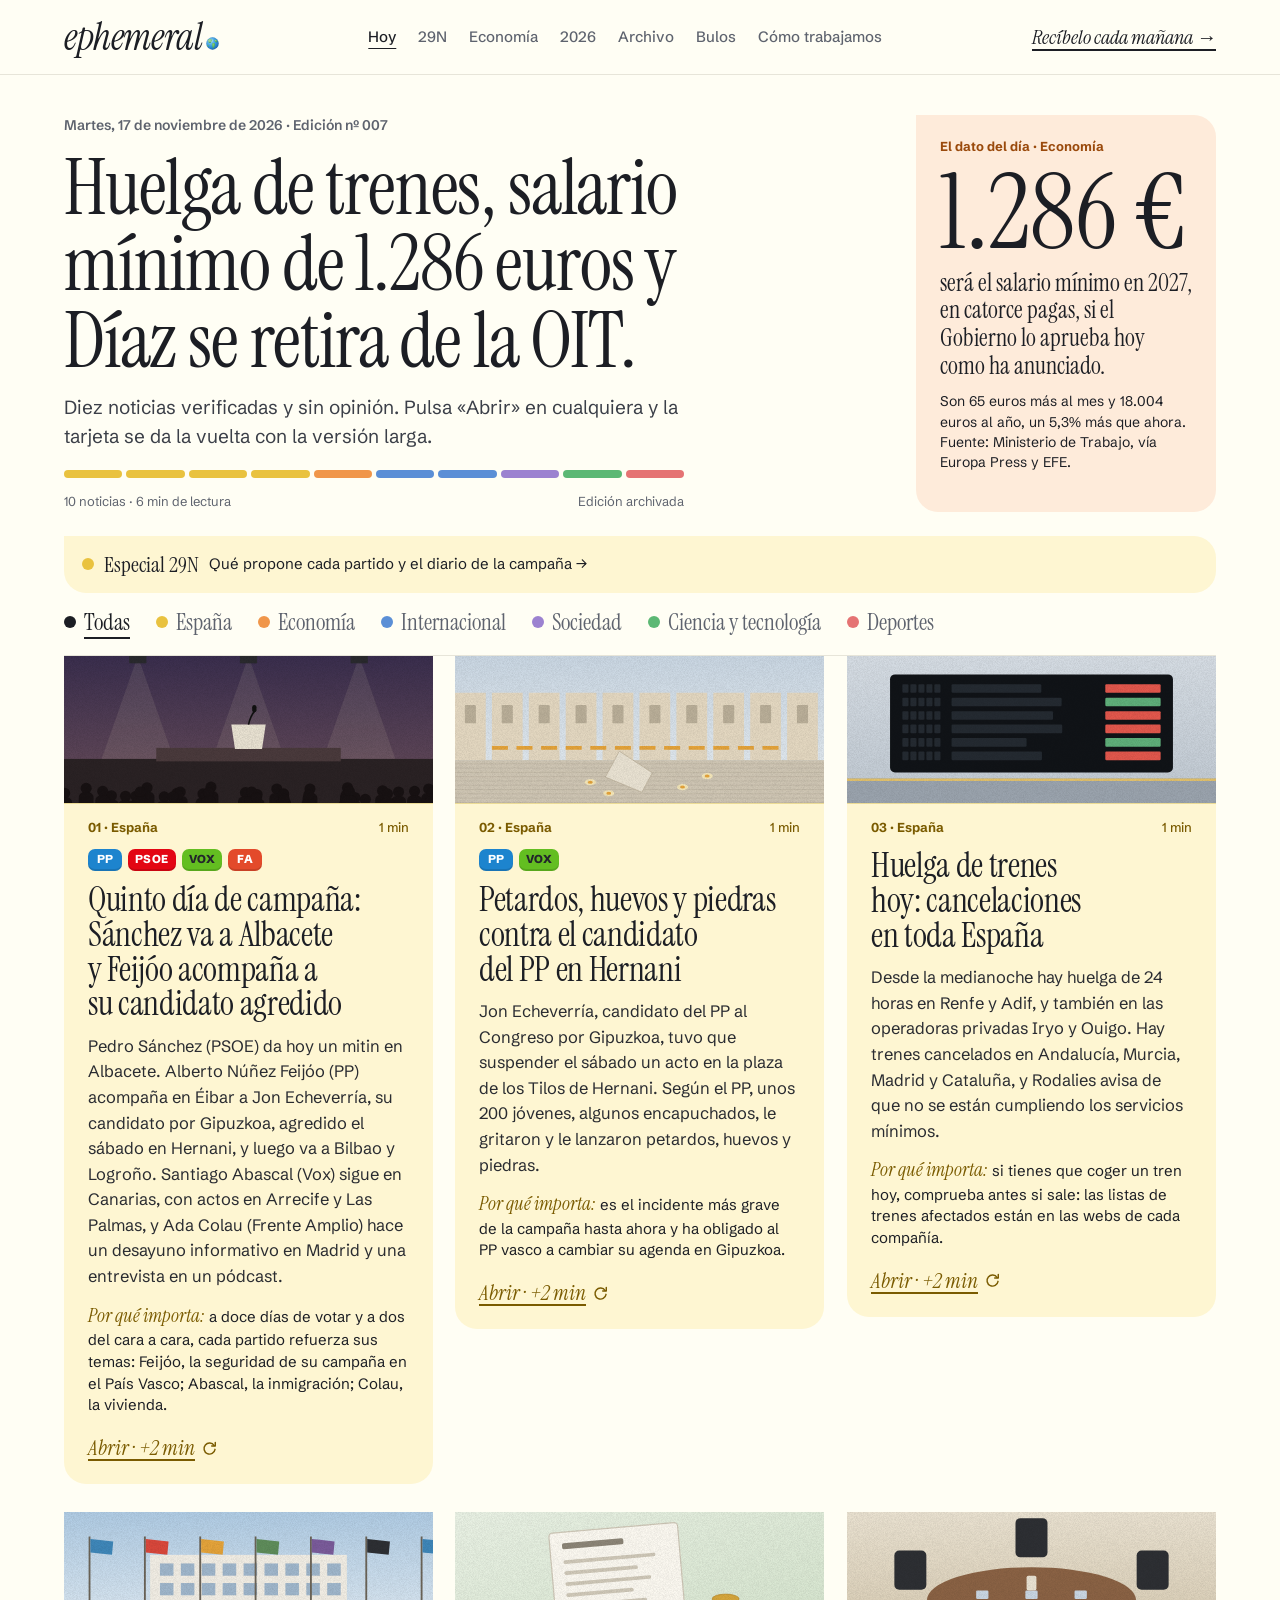
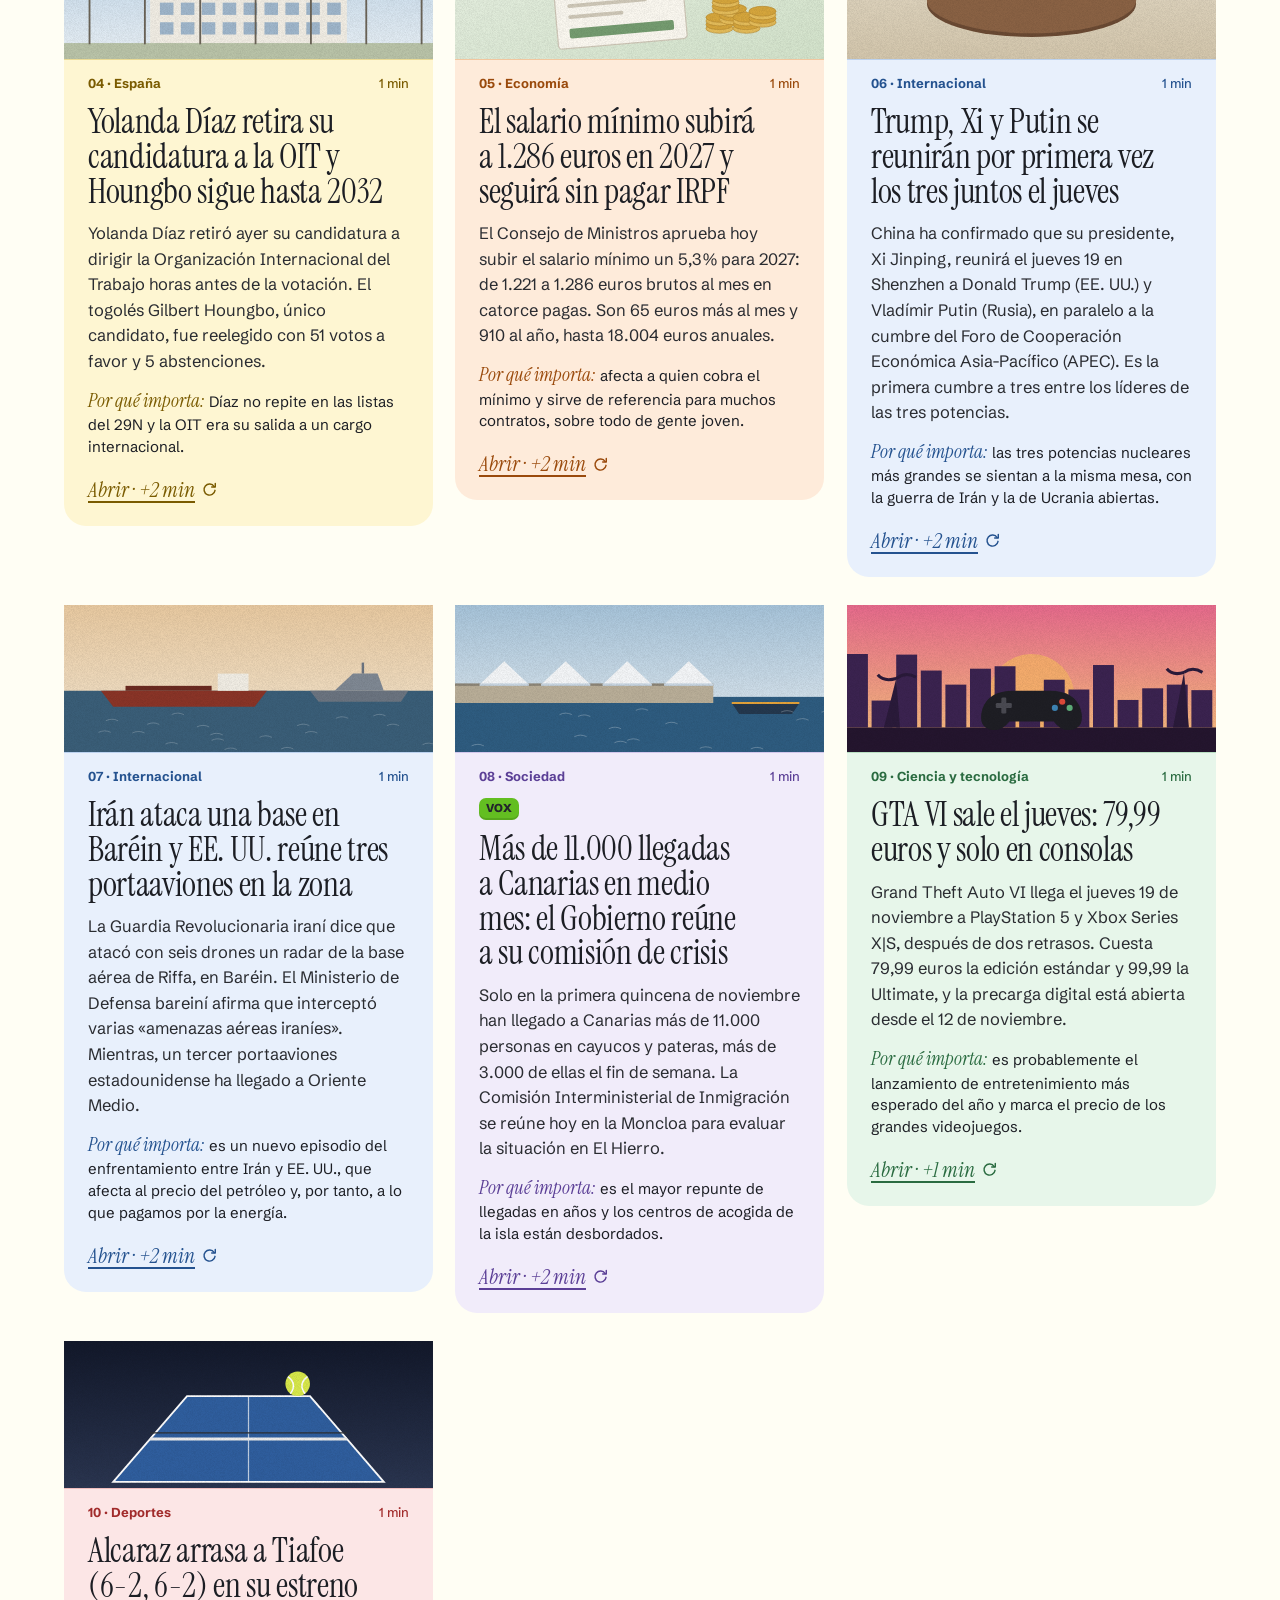
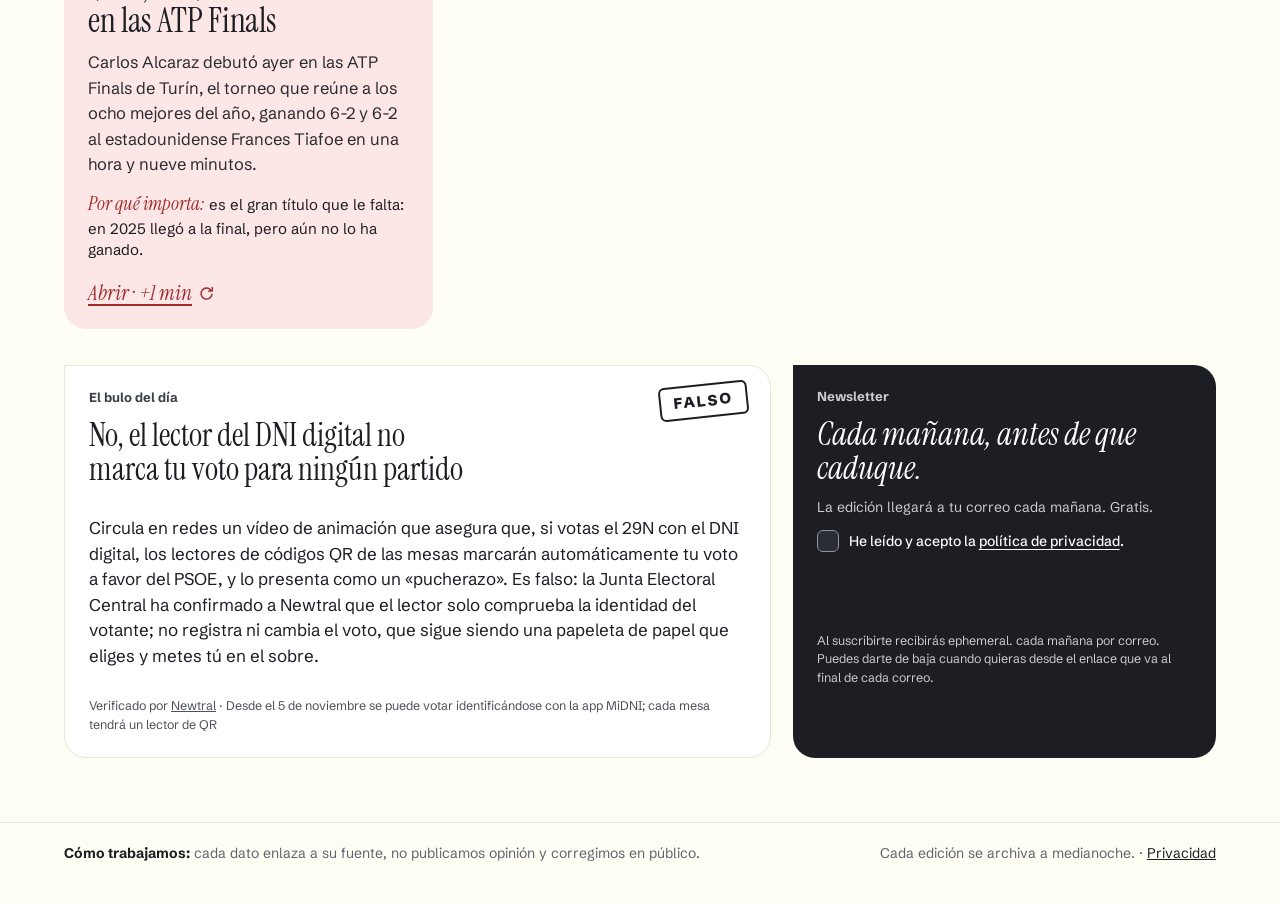
==== commit c37a7fac: "Nueva pestaña ephemeral economía y bulo del día más relevante Co-Authored-By: Claude Opus 5.5 <norep" ====
--- a/index.html
+++ b/index.html
@@ -39,6 +39,7 @@
       <nav class="menu" aria-label="Principal">
         <a href="index.html" aria-current="page">Hoy</a>
         <a href="29n.html">29N</a>
+        <a href="economia.html">Economía</a>
         <a href="resumen-2026.html">2026</a>
         <a href="archivo.html">Archivo</a>
         <a href="bulos.html">Bulos</a>
--- a/assets/style.css
+++ b/assets/style.css
@@ -305,4 +305,20 @@
 .zona-beehiiv[data-bloqueado="si"] .form-beehiiv { opacity: .4; filter: grayscale(1); transition: opacity .2s; }
 .zona-beehiiv .form-velo { position: absolute; inset: 0; width: 100%; height: 100%; padding: 0; border: 0; border-radius: 10px; background: transparent; cursor: not-allowed; }
 .zona-beehiiv[data-bloqueado="no"] .form-velo { display: none; }
+/* ephemeral economía */
+.marca-eco { font-family: var(--serif); font-style: italic; font-weight: 400; font-size: 18px; color: #9A4A0C; }
+.eco-cifra { display: flex; flex-direction: column; gap: 4px; padding: 14px 16px; border-radius: 0 16px 16px 16px; background: var(--fondo-s, #FEEBDA); box-shadow: inset 0 0 0 1.5px var(--linea-s); }
+.eco .cara { background: var(--reverso-s); }
+.eco-cifra .valor { font-family: var(--serif); font-size: 52px; line-height: 0.9; color: var(--tinta-s); font-variant-numeric: tabular-nums; }
+.eco-cifra .texto { font-size: 13.5px; font-weight: 600; color: var(--tinta-s); }
+.tarjeta .te-afecta { font-size: 15px; line-height: 1.45; color: var(--tinta); border-left: 3px solid var(--punto-s, #F0964A); padding-left: 10px; }
+.tarjeta .te-afecta em { font-family: var(--serif); font-size: 19px; color: var(--tinta-s); }
+.glosario { border-top: 1px dashed var(--linea-s); padding-top: 12px; }
+.glosario .etiqueta { color: var(--tinta-s); }
+.glosario dl { margin: 8px 0 0; display: grid; grid-template-columns: repeat(auto-fit, minmax(min(100%, 260px), 1fr)); gap: 10px 24px; }
+.glosario dt { font-weight: 700; font-size: 14.5px; }
+.glosario dd { margin: 2px 0 0; font-size: 14.5px; line-height: 1.5; color: #3B3F48; }
+.eco-lista { margin-top: 36px; }
+.eco-archivo { margin-top: 48px; display: flex; flex-direction: column; gap: 10px; }
+.eco-archivo h2 { margin: 0; font-family: var(--serif); font-weight: 400; font-size: 30px; }
 [hidden] { display: none !important; }
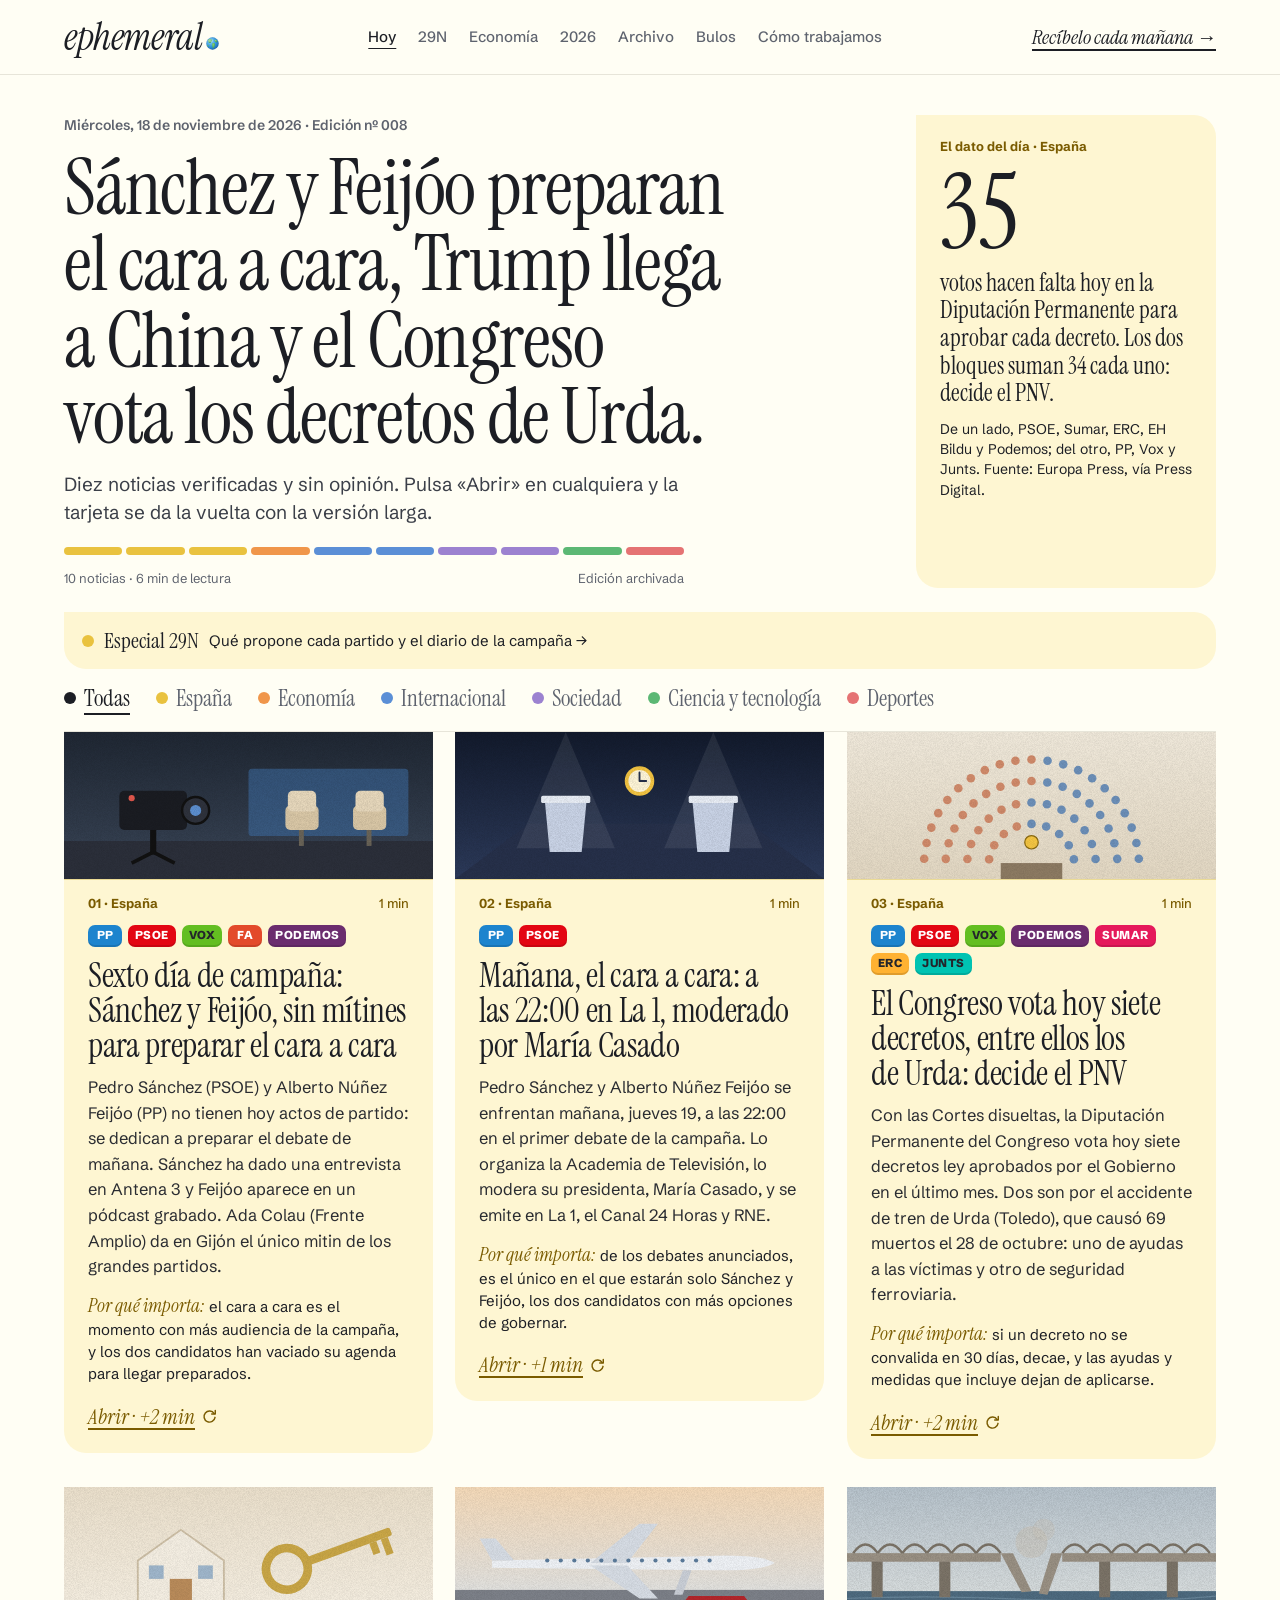
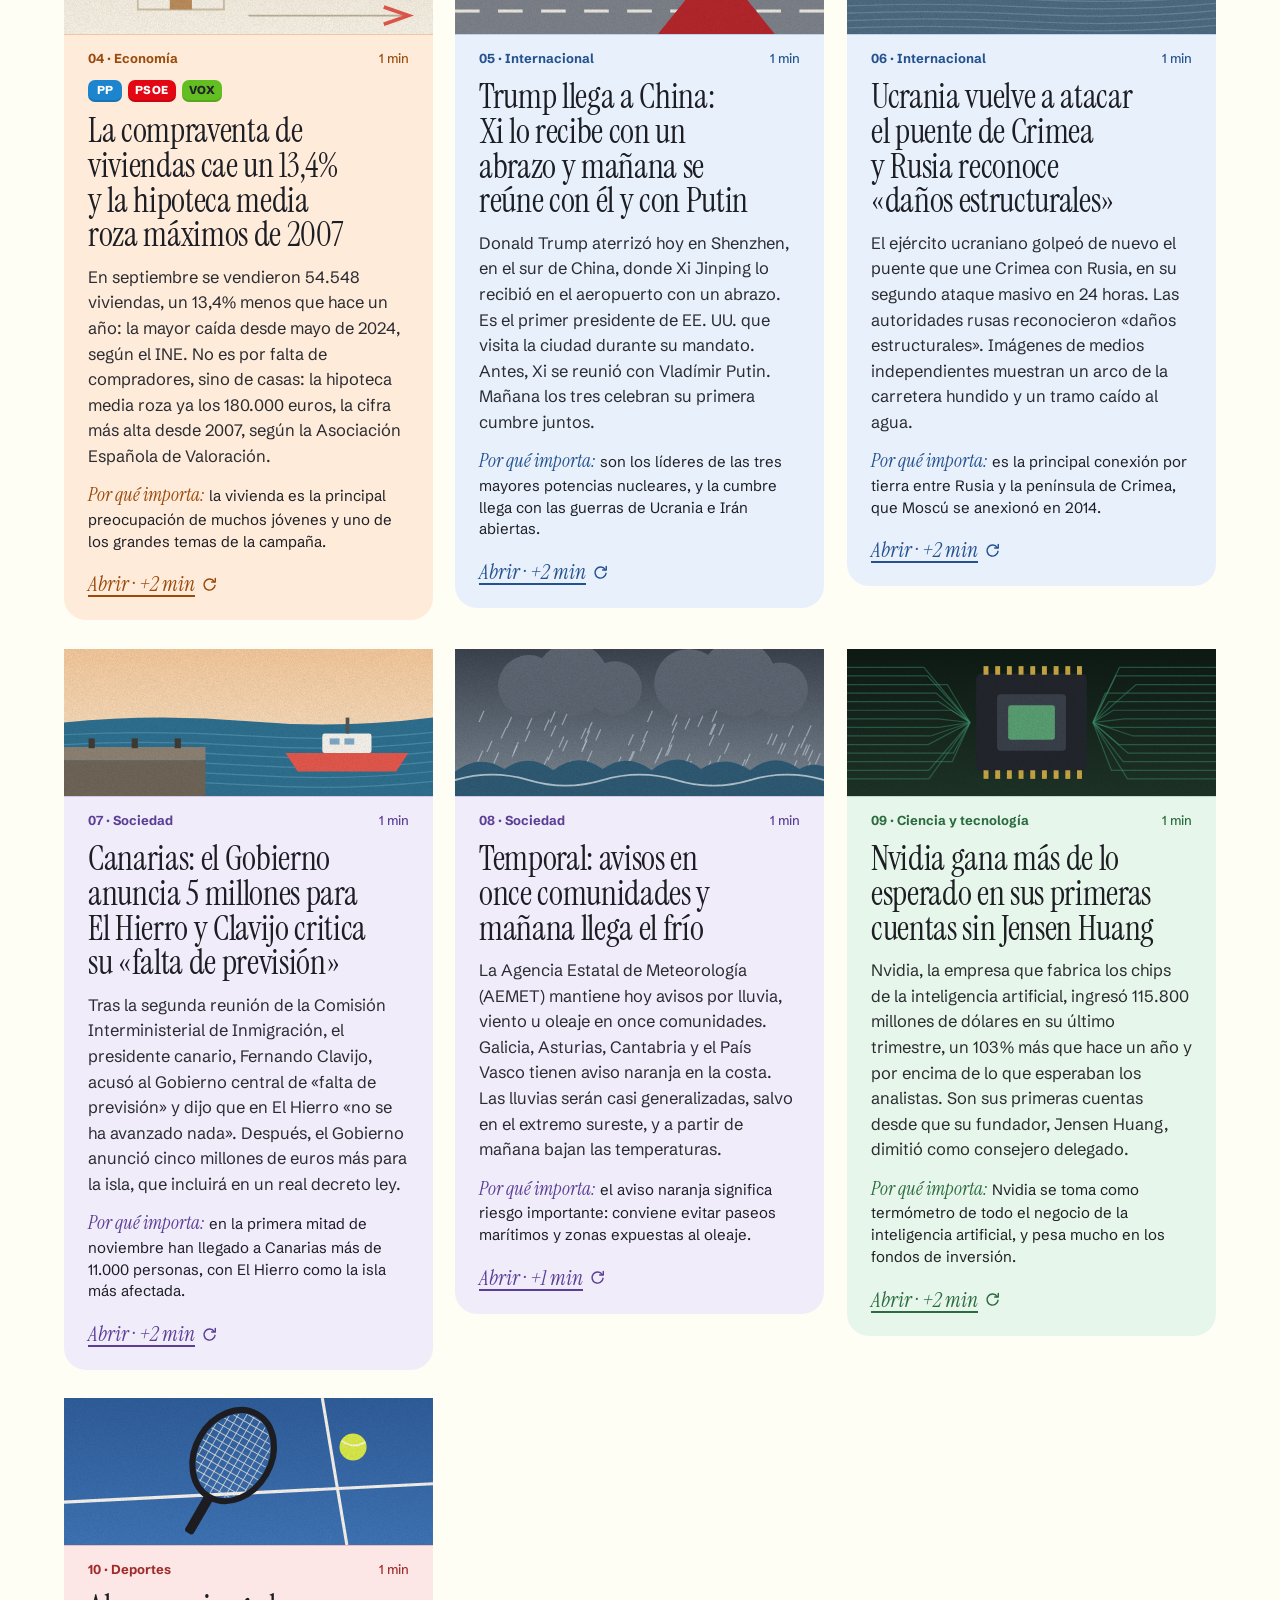
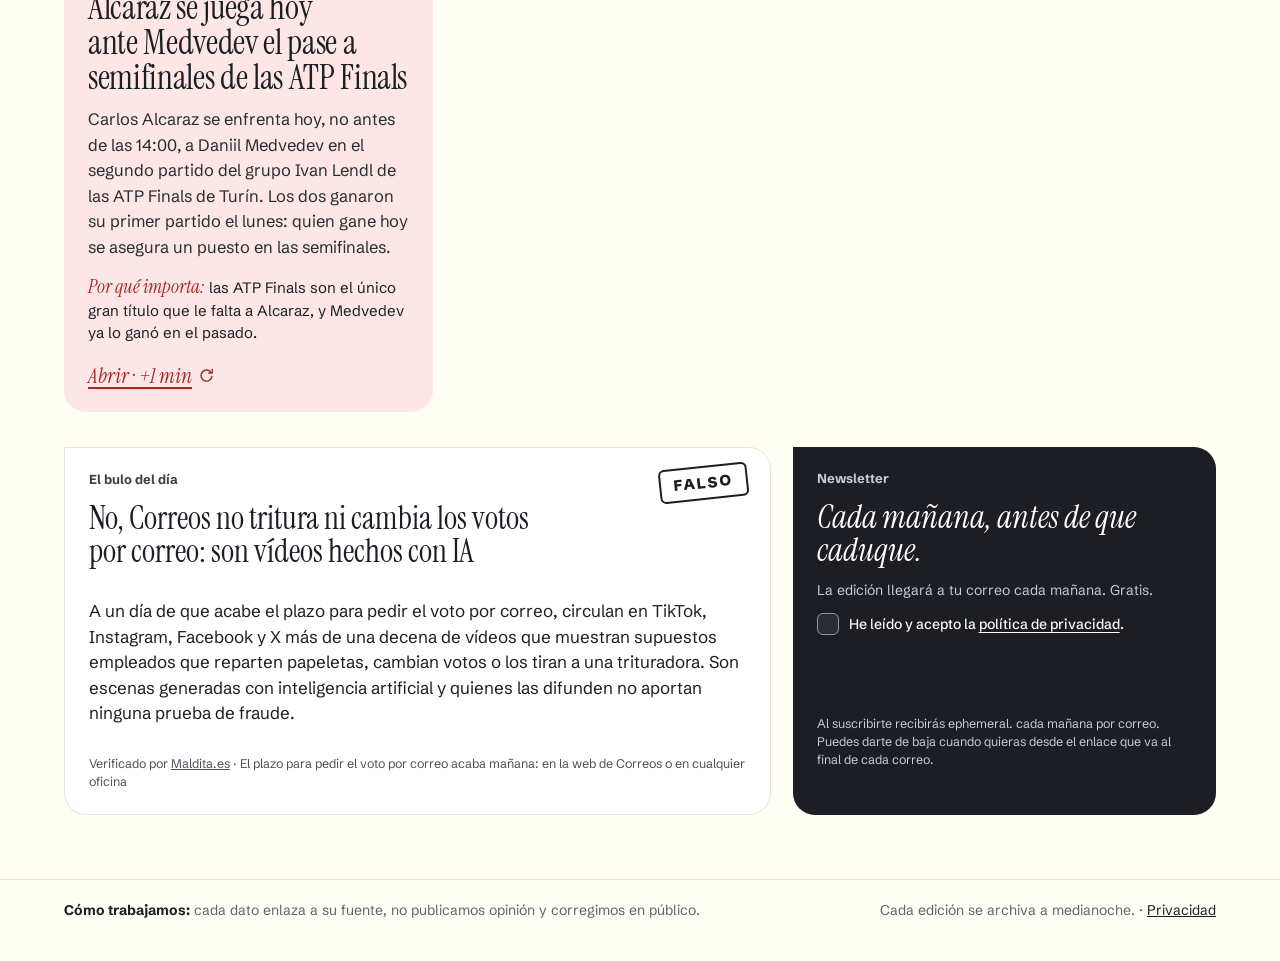
==== commit a5fc7406: "Dominio propio: ephemeralnoticias.com en canónicas, sitemap, robots y suscripciones Co-Authored-By: " ====
--- a/index.html
+++ b/index.html
@@ -10,17 +10,17 @@
   <meta property="og:description" content="Las noticias del día en cinco minutos: verificadas, sin opinión y explicadas. Para entender lo que pasa.">
   <meta property="og:type" content="website">
   <!-- seo -->
-  <link rel="canonical" href="https://ephemeral-5aj.pages.dev/">
-  <meta property="og:url" content="https://ephemeral-5aj.pages.dev/">
+  <link rel="canonical" href="https://ephemeralnoticias.com/">
+  <meta property="og:url" content="https://ephemeralnoticias.com/">
   <meta property="og:site_name" content="ephemeral.">
   <meta property="og:locale" content="es_ES">
-  <meta property="og:image" content="https://ephemeral-5aj.pages.dev/assets/compartir.png">
+  <meta property="og:image" content="https://ephemeralnoticias.com/assets/compartir.png">
   <meta property="og:image:width" content="1200">
   <meta property="og:image:height" content="630">
   <meta name="twitter:card" content="summary_large_image">
   <meta name="robots" content="index, follow">
-  <script type="application/ld+json">{"@context":"https://schema.org","@type":"NewsMediaOrganization","name":"ephemeral.","url":"https://ephemeral-5aj.pages.dev/","logo":"https://ephemeral-5aj.pages.dev/assets/favicon.svg","email":"ephemeralnoticias@gmail.com","description":"Las noticias del día en cinco minutos: verificadas, sin opinión y explicadas.","inLanguage":"es"}</script>
-  <script type="application/ld+json">{"@context":"https://schema.org","@type":"WebSite","name":"ephemeral.","alternateName":["ephemeral","ephemeral noticias"],"url":"https://ephemeral-5aj.pages.dev/","inLanguage":"es"}</script>
+  <script type="application/ld+json">{"@context":"https://schema.org","@type":"NewsMediaOrganization","name":"ephemeral.","url":"https://ephemeralnoticias.com/","logo":"https://ephemeralnoticias.com/assets/favicon.svg","email":"ephemeralnoticias@gmail.com","description":"Las noticias del día en cinco minutos: verificadas, sin opinión y explicadas.","inLanguage":"es"}</script>
+  <script type="application/ld+json">{"@context":"https://schema.org","@type":"WebSite","name":"ephemeral.","alternateName":["ephemeral","ephemeral noticias"],"url":"https://ephemeralnoticias.com/","inLanguage":"es"}</script>
   <!-- /seo -->
   <meta name="theme-color" content="#FFFEF4">
   <link rel="icon" href="assets/favicon.svg" type="image/svg+xml">
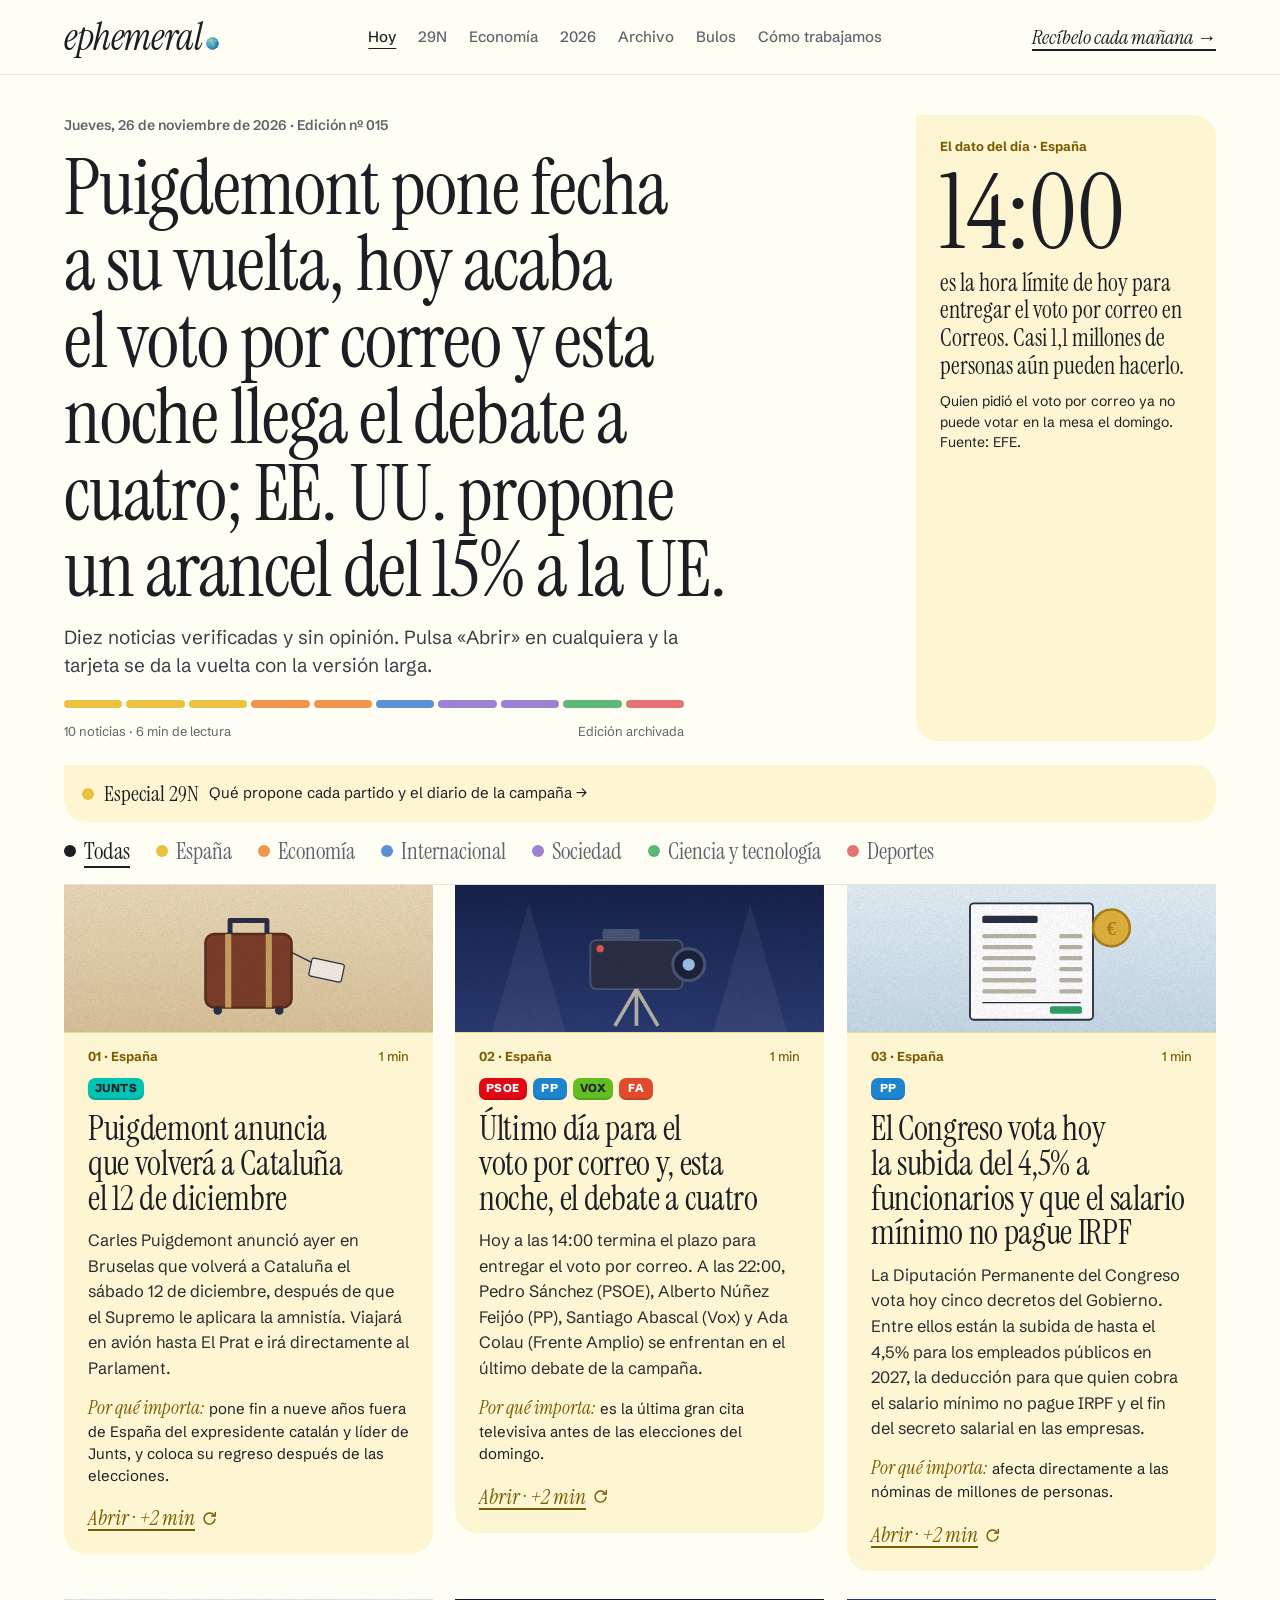
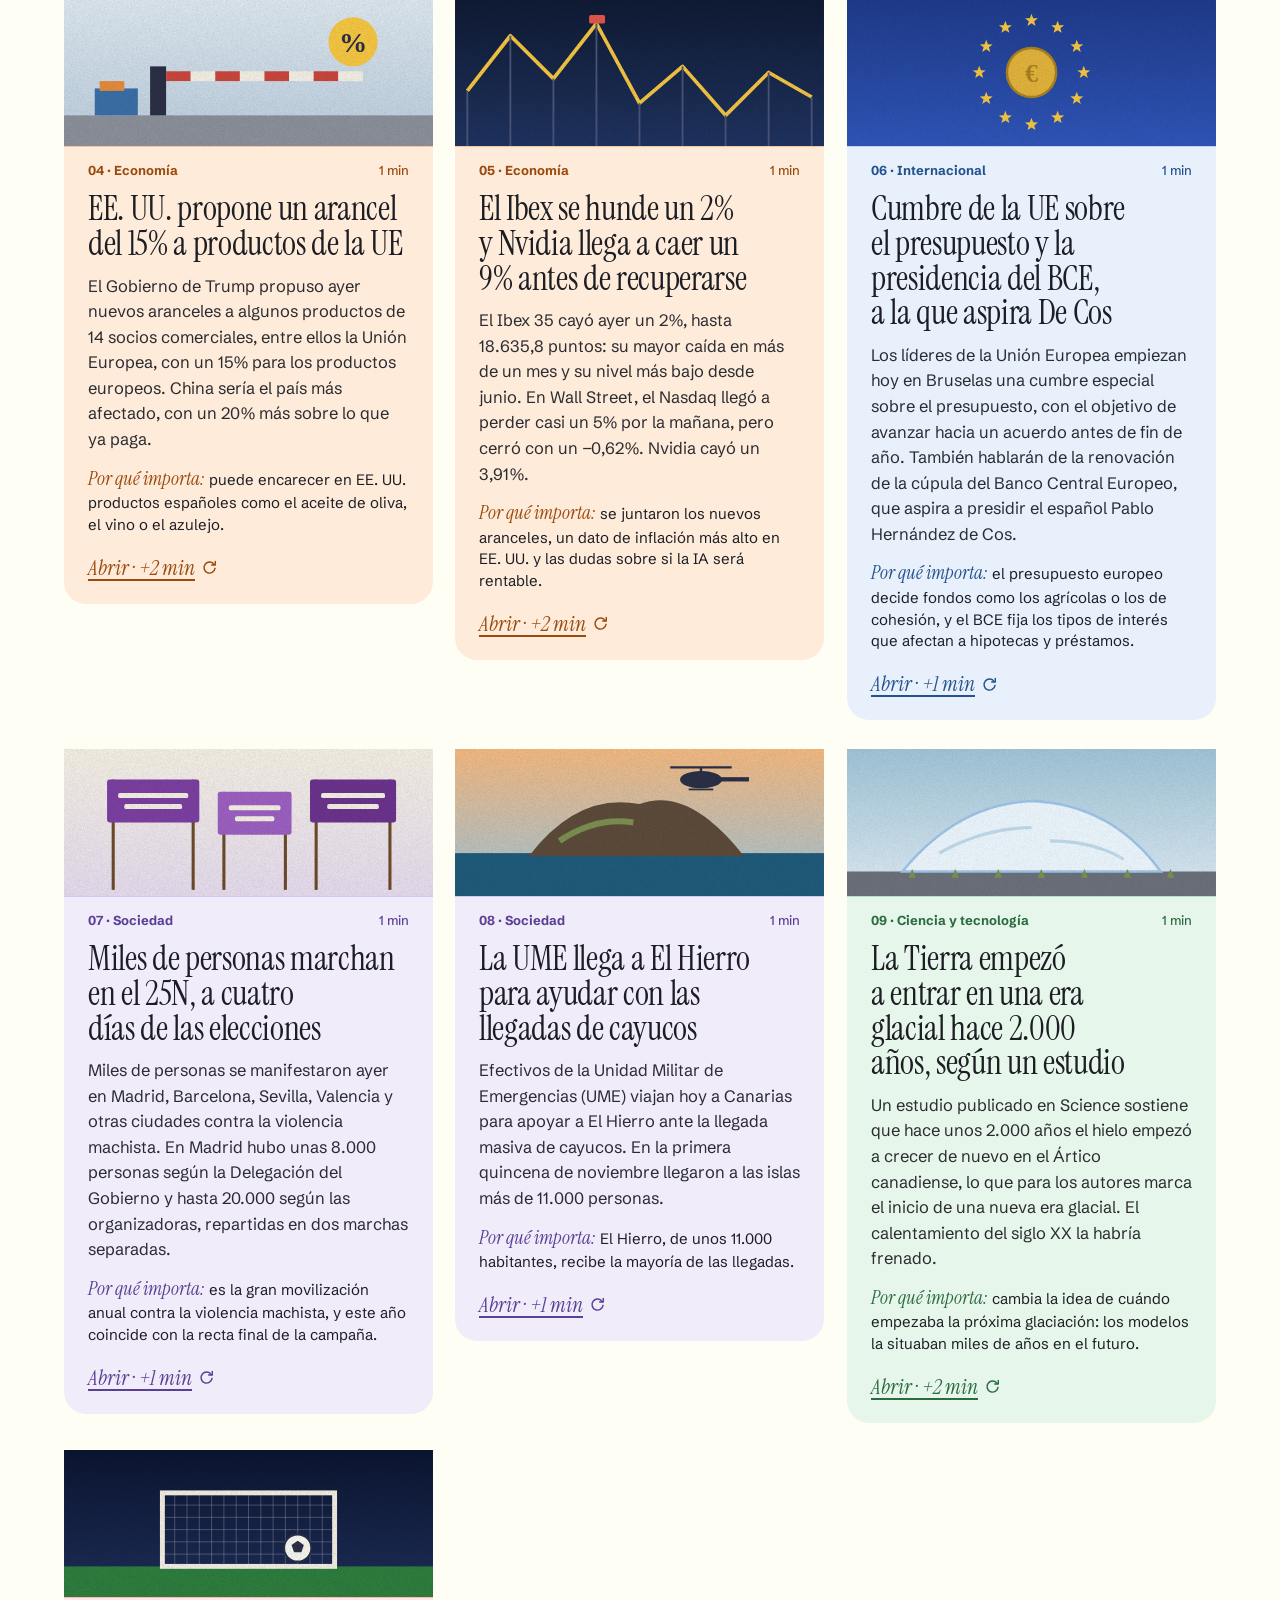
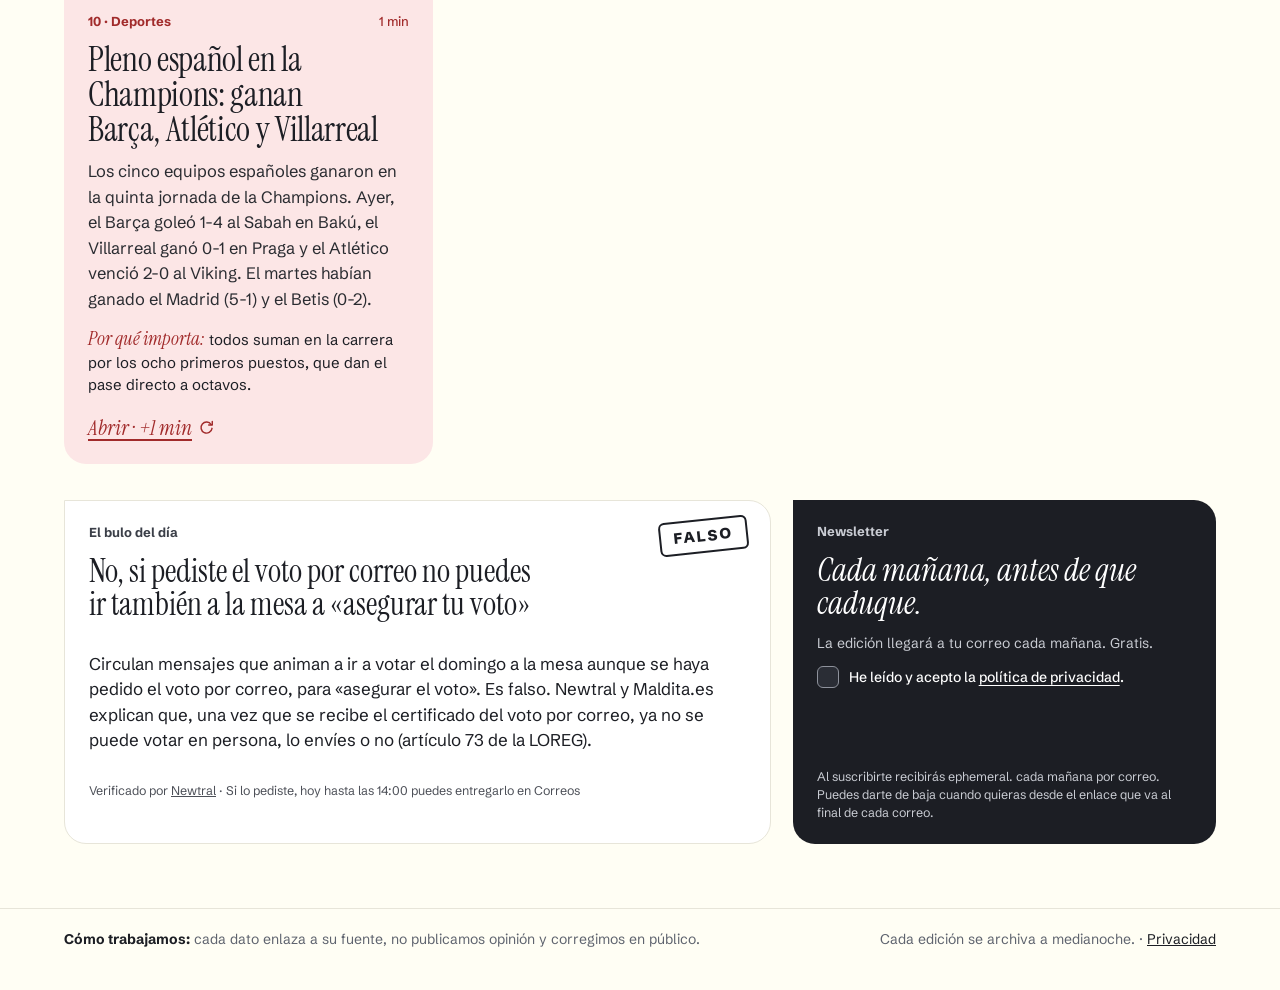
==== commit 16fe38e8: "Portada: banner del evento Directo 29N (se oculta solo tras el domingo) Co-Authored-By: Claude Opus " ====
--- a/index.html
+++ b/index.html
@@ -30,7 +30,7 @@
   <link rel="preconnect" href="https://fonts.googleapis.com">
   <link rel="preconnect" href="https://fonts.gstatic.com" crossorigin>
   <link href="https://fonts.googleapis.com/css2?family=Instrument+Serif:ital@0;1&amp;family=Schibsted+Grotesk:wght@400;500;600;700;800&amp;display=swap" rel="stylesheet">
-  <link rel="stylesheet" href="assets/style.css">
+  <link rel="stylesheet" href="assets/style.css?v=20261126">
 </head>
 <body data-pagina="portada">
   <header class="cabecera">
@@ -50,6 +50,21 @@
   </header>
   <main>
     <div class="contenedor">
+      <aside class="evento-29n" id="evento-29n" aria-label="Evento: noche electoral del 29N">
+        <div class="evento-texto">
+          <span class="evento-etiqueta">Evento · Noche electoral 29N</span>
+          <span class="evento-titulo">¿Plan para la noche electoral? Birras, pizza y amigos.</span>
+          <span class="evento-sub">¿Te importan las elecciones, pero la noche electoral te parece un peñazo? Sigue los resultados en directo, con toda la información en clave joven.</span>
+          <ul class="evento-datos">
+            <li>📆 Domingo 29</li><li>⏱️ 19:45</li><li>🍕🍺 Ilimitada</li><li>💸 15 €</li><li>📍 Madrid (Chamberí)</li>
+          </ul>
+        </div>
+        <div class="evento-botones">
+          <a class="evento-boton" href="https://www.itstimetothink.org/event-details/directo-29n" target="_blank" rel="noopener">Consigue tu entrada →</a>
+          <a class="evento-enlace" href="https://directo29n.com" target="_blank" rel="noopener">Más info: directo29n.com</a>
+        </div>
+      </aside>
+      <script>(function(){try{if(Date.now()>Date.parse('2026-11-30T00:00:00+01:00')){var e=document.getElementById('evento-29n');if(e)e.remove();}}catch(_){}})();</script>
       <div id="edicion" aria-live="polite"><p class="vacio">Cargando la edición de hoy…</p></div>
       <section class="fila" id="fila-final">
         <div class="caja suscripcion" id="suscribir">
--- a/assets/style.css
+++ b/assets/style.css
@@ -322,3 +322,18 @@
 .eco-archivo { margin-top: 48px; display: flex; flex-direction: column; gap: 10px; }
 .eco-archivo h2 { margin: 0; font-family: var(--serif); font-weight: 400; font-size: 30px; }
 [hidden] { display: none !important; }
+
+/* Banner de evento (noche electoral 29N) */
+.evento-29n { margin: 22px 0 6px; padding: 20px 24px; border-radius: var(--radio); background: #1C1E24; color: #FFFEF4; display: flex; flex-wrap: wrap; gap: 16px 28px; align-items: center; justify-content: space-between; }
+.evento-texto { display: flex; flex-direction: column; gap: 6px; flex: 1 1 420px; }
+.evento-etiqueta { font-size: 13px; font-weight: 700; color: #F4C542; letter-spacing: .02em; }
+.evento-titulo { font-family: var(--serif); font-size: 30px; line-height: 1.1; }
+.evento-sub { font-size: 15px; color: #C9CCD3; }
+.evento-datos { list-style: none; margin: 4px 0 0; padding: 0; display: flex; flex-wrap: wrap; gap: 8px; }
+.evento-datos li { font-size: 14px; font-weight: 600; background: rgba(255,255,255,.08); border-radius: 999px; padding: 4px 12px; }
+.evento-botones { display: flex; flex-direction: column; gap: 10px; align-items: flex-start; }
+.evento-boton { font-family: var(--serif); font-size: 21px; background: #F4C542; color: #1C1E24; text-decoration: none; padding: 10px 20px; border-radius: 999px; }
+.evento-boton:hover { color: #1C1E24; background: #FFD866; }
+.evento-enlace { color: #C9CCD3; font-size: 14px; }
+.evento-enlace:hover { color: #FFFEF4; }
+@media (max-width: 600px) { .evento-titulo { font-size: 25px; } .evento-29n { padding: 18px; } }
